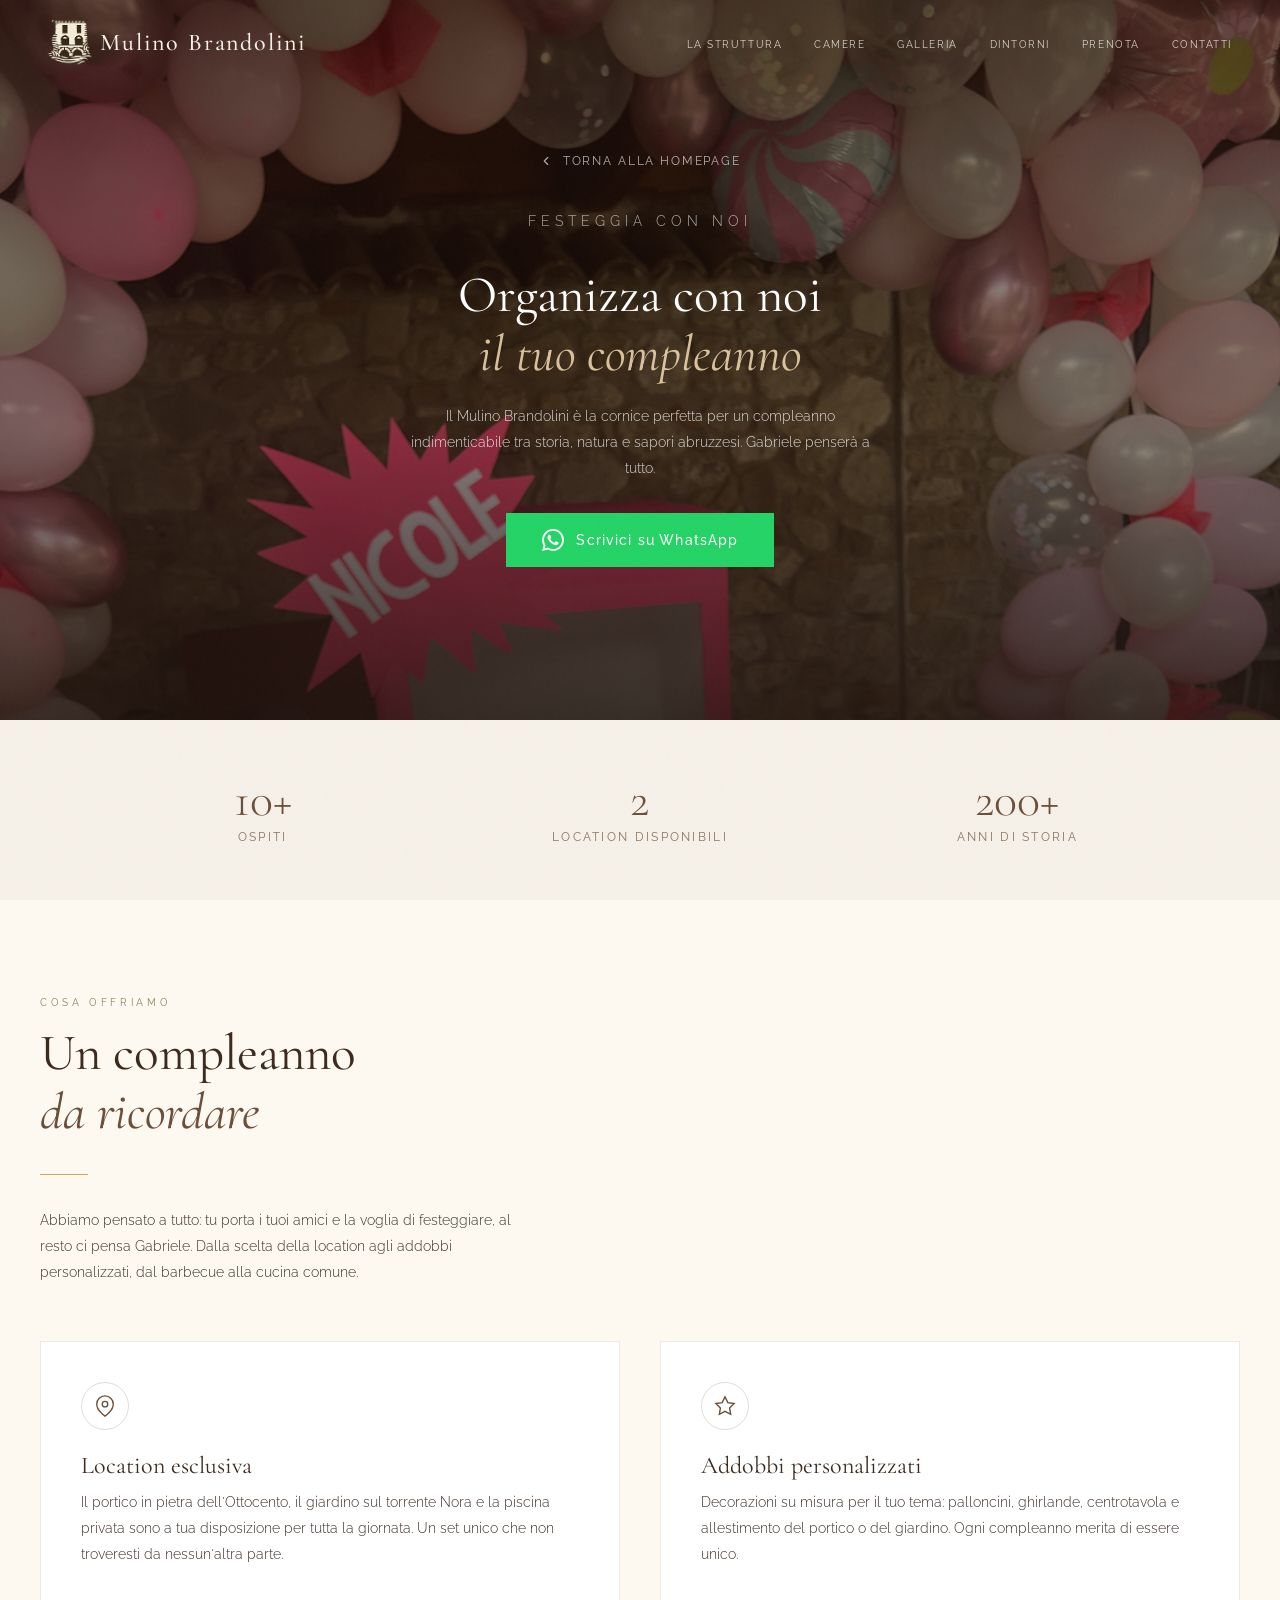
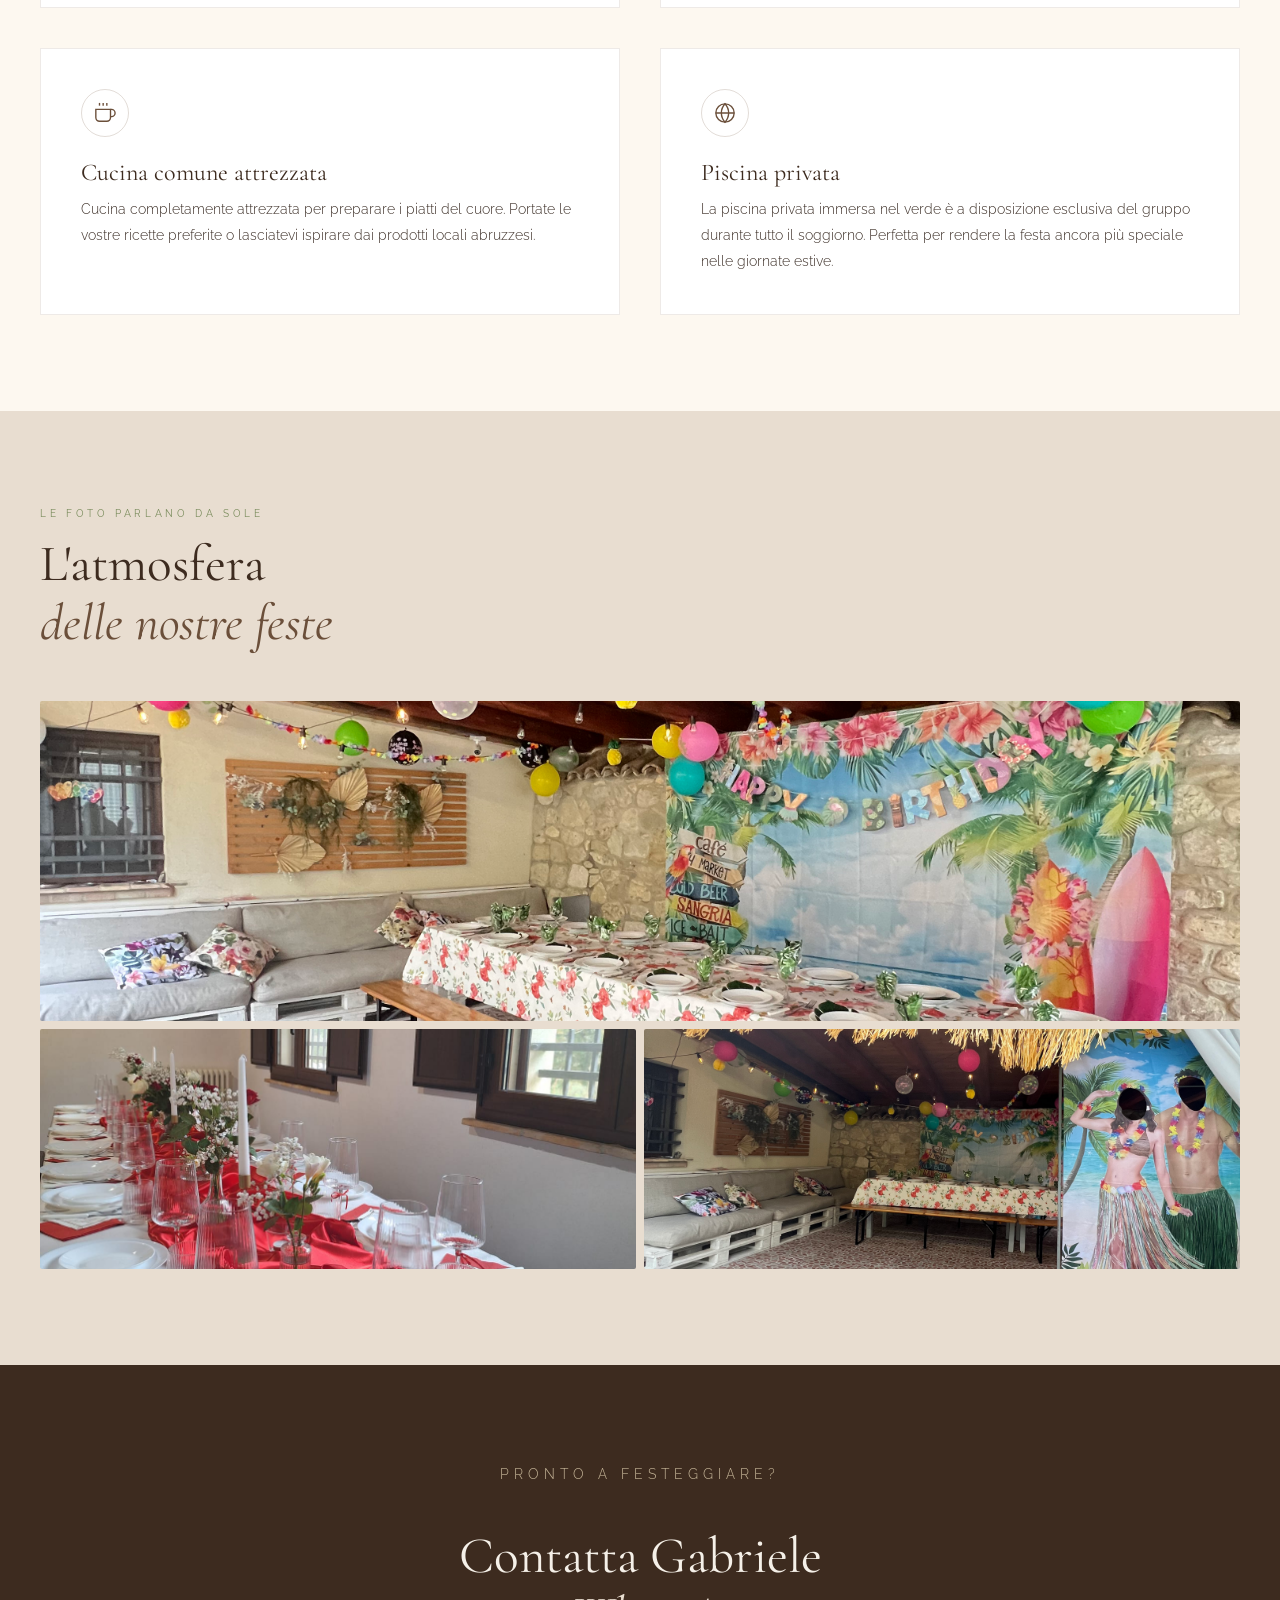
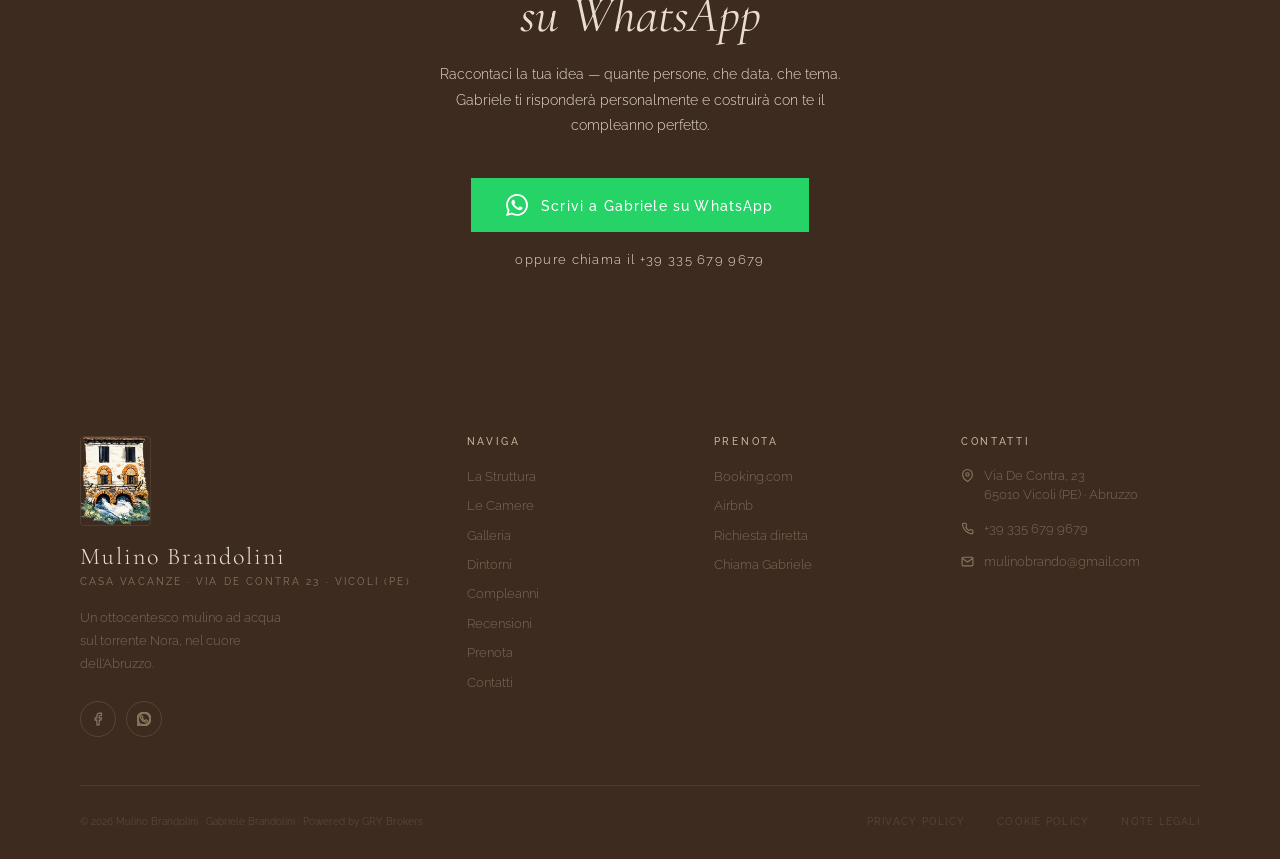
==== compleanno.html @ 9c5799c3 "fix post demo" ====
<!DOCTYPE html>
<html lang="it">
<head>
<meta charset="UTF-8">
<meta name="viewport" content="width=device-width, initial-scale=1.0">
<title>Organizza il tuo Compleanno — Casa Vacanze Mulino Brandolini</title>
<link rel="preconnect" href="https://fonts.googleapis.com">
<link rel="preconnect" href="https://fonts.gstatic.com" crossorigin>
<link href="https://fonts.googleapis.com/css2?family=Cormorant+Garamond:ital,wght@0,300;0,400;0,500;0,600;1,300;1,400&family=Raleway:wght@300;400;500&display=swap" rel="stylesheet">
<link rel="stylesheet" href="style.css">
<link rel="icon" href="imgs/favicon.ico" type="image/x-icon">
<style>
/* ── HERO COMPLEANNO ── */
.compl-hero{position:relative;min-height:80vh;display:flex;align-items:center;justify-content:center;overflow:hidden;background:var(--earth-dark)}
.compl-hero-img{position:absolute;inset:0;width:100%;height:100%;object-fit:cover;object-position:center top}
.compl-hero-mask{position:absolute;inset:0;background:linear-gradient(to bottom,rgba(30,18,12,.65) 0%,rgba(30,18,12,.5) 60%,rgba(30,18,12,.85) 100%)}
.compl-hero-content{position:relative;z-index:1;text-align:center;padding:2rem var(--section-px);max-width:700px}
.compl-hero-content .section-label{color:rgba(255,255,255,.65)}
.compl-hero-content .section-title{color:#fff;margin-bottom:1.2rem}
.compl-hero-content .section-title em{color:rgba(245,220,180,.85)}
.compl-hero-content p{color:rgba(255,255,255,.82);font-size:var(--text-body);font-weight:300;line-height:var(--leading-relaxed);max-width:52ch;margin:0 auto 2rem}
.compl-back{display:inline-flex;align-items:center;gap:.6rem;font-size:var(--text-xs);letter-spacing:.16em;text-transform:uppercase;color:rgba(255,255,255,.65);text-decoration:none;margin-bottom:2.5rem;transition:color var(--t-base)}
.compl-back:hover{color:#fff}
.compl-back svg{width:14px;height:14px;stroke:currentColor;fill:none;stroke-width:2;stroke-linecap:round;stroke-linejoin:round}

/* ── SERVIZI COMPLEANNO ── */
.compl-services-section{background:var(--cream-warm);padding:var(--section-py) var(--section-px)}
.compl-services-inner{max-width:var(--inner-lg);margin:0 auto}
.compl-services-grid{display:grid;grid-template-columns:1fr 1fr;gap:2.5rem;margin-top:3.5rem}
.compl-service-card{padding:2.5rem;background:white;border:1px solid rgba(140,118,96,.15);transition:box-shadow var(--t-base),transform var(--t-base)}
.compl-service-card:hover{box-shadow:0 8px 32px rgba(61,43,31,.08);transform:translateY(-3px)}
.compl-service-card-icon{width:48px;height:48px;border:1px solid rgba(140,118,96,.25);border-radius:var(--radius-full);display:flex;align-items:center;justify-content:center;margin-bottom:1.3rem}
.compl-service-card-icon svg{width:22px;height:22px;stroke:var(--earth);fill:none;stroke-width:1.5}
.compl-service-card h3{font-family:var(--font-display);font-size:1.5rem;color:var(--earth-dark);margin-bottom:.6rem;font-weight:400}
.compl-service-card p{font-size:var(--text-body);color:var(--ink-soft);font-weight:300;line-height:var(--leading-relaxed)}
@media(max-width:700px){.compl-services-grid{grid-template-columns:1fr}}

/* ── FOTO GALLERY ── */
.compl-gallery-section{background:var(--stone-light);padding:var(--section-py) var(--section-px)}
.compl-gallery-inner{max-width:var(--inner-lg);margin:0 auto}
.compl-gallery-grid{display:grid;grid-template-columns:1fr 1fr;grid-template-rows:320px 240px;gap:8px;margin-top:3rem}
.compl-gallery-item{overflow:hidden;border-radius:var(--radius-img)}
.compl-gallery-item img{width:100%;height:100%;object-fit:cover;display:block;transition:transform var(--t-image) ease}
.compl-gallery-item:hover img{transform:scale(1.05)}
.compl-gallery-item--wide{grid-column:1/-1}
@media(max-width:600px){.compl-gallery-grid{grid-template-columns:1fr;grid-template-rows:none;gap:6px}.compl-gallery-item{height:220px}.compl-gallery-item--wide{height:250px}}

/* ── CTA WHATSAPP ── */
.compl-cta-section{background:var(--earth-dark);padding:var(--section-py) var(--section-px);text-align:center}
.compl-cta-inner{max-width:var(--inner-sm);margin:0 auto}
.compl-cta-inner .section-label{color:var(--stone)}
.compl-cta-inner .section-title{color:var(--cream);margin-bottom:1rem}
.compl-cta-inner .section-title em{color:var(--stone-light)}
.compl-cta-inner p{color:var(--stone-light);font-size:var(--text-body);font-weight:300;line-height:var(--leading-relaxed);max-width:48ch;margin:0 auto 2.5rem}
.btn-whatsapp-large{display:inline-flex;align-items:center;gap:.8rem;background:var(--brand-whatsapp);color:#fff;font-family:var(--font-body);font-size:var(--text-body);font-weight:500;letter-spacing:.08em;padding:1rem 2.2rem;text-decoration:none;transition:background var(--t-base),transform var(--t-fast)}
.btn-whatsapp-large:hover{background:var(--brand-whatsapp-dark);transform:translateY(-2px)}
.btn-whatsapp-large svg{width:22px;height:22px;flex-shrink:0}
.btn-contact-secondary{display:inline-flex;align-items:center;gap:.6rem;color:var(--stone-light);font-size:var(--text-sm);font-weight:300;letter-spacing:.1em;text-decoration:none;margin-top:1.2rem;transition:color var(--t-base)}
.btn-contact-secondary:hover{color:var(--cream)}

/* ── INFO STRIP ── */
.compl-info-strip{background:var(--cream);padding:3.5rem var(--section-px)}
.compl-info-strip-inner{max-width:var(--inner-md);margin:0 auto;display:grid;grid-template-columns:repeat(3,1fr);gap:2rem;text-align:center}
.compl-info-item{}
.compl-info-num{font-family:var(--font-display);font-size:3rem;color:var(--earth);font-weight:300;display:block;line-height:1}
.compl-info-label{font-size:var(--text-xs);letter-spacing:.2em;text-transform:uppercase;color:var(--stone-dark);margin-top:.4rem;display:block}
@media(max-width:600px){.compl-info-strip-inner{grid-template-columns:1fr;gap:1.5rem}}
</style>
</head>
<body>

<!-- NAV -->
<nav id="nav" class="scrolled">
  <a href="index.html" class="nav-logo" aria-label="Casa Vacanze Mulino Brandolini — homepage">
    <img src="imgs/logo_dark.png" alt="Mulino Brandolini" class="nav-logo-img nav-logo-default">
    <img src="imgs/logo_light.png" alt="Mulino Brandolini" class="nav-logo-img nav-logo-scrolled">
    <span>Mulino Brandolini</span>
  </a>
  <ul class="nav-links" id="navLinks">
    <li><a href="index.html#storia">La Struttura</a></li>
    <li><a href="index.html#camere">Camere</a></li>
    <li><a href="index.html#gallery">Galleria</a></li>
    <li><a href="index.html#dintorni">Dintorni</a></li>
    <li><a href="index.html#prenota">Prenota</a></li>
    <li><a href="index.html#contatti">Contatti</a></li>
  </ul>
  <button class="burger" id="burger" aria-label="Menu">
    <span></span>
    <span></span>
    <span></span>
  </button>
</nav>

<!-- HERO -->
<div class="compl-hero">
  <img class="compl-hero-img" src="imgs/party_4.jpg" alt="Festa di compleanno al Mulino Brandolini con addobbi e ospiti in festa" loading="eager">
  <div class="compl-hero-mask"></div>
  <div class="compl-hero-content">
    <a href="index.html#eventi" class="compl-back">
      <svg viewBox="0 0 24 24"><polyline points="15 18 9 12 15 6"/></svg>
      Torna alla homepage
    </a>
    <p class="section-label">Festeggia con noi</p>
    <h1 class="section-title">Organizza con noi<br><em>il tuo compleanno</em></h1>
    <p>Il Mulino Brandolini è la cornice perfetta per un compleanno indimenticabile tra storia, natura e sapori abruzzesi. Gabriele penserà a tutto.</p>
    <a href="https://wa.me/393356799679" target="_blank" rel="noopener" class="btn-whatsapp-large">
      <svg viewBox="0 0 24 24" fill="white"><path d="M17.472 14.382c-.297-.149-1.758-.867-2.03-.967-.273-.099-.471-.148-.67.15-.197.297-.767.966-.94 1.164-.173.199-.347.223-.644.075-.297-.15-1.255-.463-2.39-1.475-.883-.788-1.48-1.761-1.653-2.059-.173-.297-.018-.458.13-.606.134-.133.298-.347.446-.52.149-.174.198-.298.298-.497.099-.198.05-.371-.025-.52-.075-.149-.669-1.612-.916-2.207-.242-.579-.487-.5-.669-.51-.173-.008-.371-.01-.57-.01-.198 0-.52.074-.792.372-.272.297-1.04 1.016-1.04 2.479 0 1.462 1.065 2.875 1.213 3.074.149.198 2.096 3.2 5.077 4.487.709.306 1.262.489 1.694.625.712.227 1.36.195 1.871.118.571-.085 1.758-.719 2.006-1.413.248-.694.248-1.289.173-1.413-.074-.124-.272-.198-.57-.347m-5.421 7.403h-.004a9.87 9.87 0 01-5.031-1.378l-.361-.214-3.741.982.998-3.648-.235-.374a9.86 9.86 0 01-1.51-5.26c.001-5.45 4.436-9.884 9.888-9.884 2.64 0 5.122 1.03 6.988 2.898a9.825 9.825 0 012.893 6.994c-.003 5.45-4.437 9.884-9.885 9.884m8.413-18.297A11.815 11.815 0 0012.05 0C5.495 0 .16 5.335.157 11.892c0 2.096.547 4.142 1.588 5.945L.057 24l6.305-1.654a11.882 11.882 0 005.683 1.448h.005c6.554 0 11.89-5.335 11.893-11.893a11.821 11.821 0 00-3.48-8.413Z"/></svg>
      Scrivici su WhatsApp
    </a>
  </div>
</div>

<!-- INFO STRIP -->
<div class="compl-info-strip">
  <div class="compl-info-strip-inner">
    <div class="compl-info-item fade-in">
      <span class="compl-info-num">10+</span>
      <span class="compl-info-label">ospiti</span>
    </div>
    <div class="compl-info-item fade-in fd1">
      <span class="compl-info-num">2</span>
      <span class="compl-info-label">location disponibili</span>
    </div>
    <div class="compl-info-item fade-in fd2">
      <span class="compl-info-num">200+</span>
      <span class="compl-info-label">anni di storia</span>
    </div>
  </div>
</div>

<!-- SERVIZI -->
<section class="compl-services-section">
  <div class="compl-services-inner">
    <div style="max-width:640px">
      <p class="section-label fade-in">Cosa offriamo</p>
      <h2 class="section-title fade-in fd1">Un compleanno<br><em>da ricordare</em></h2>
      <div class="divider fade-in fd2"></div>
      <p class="section-body fade-in fd2">Abbiamo pensato a tutto: tu porta i tuoi amici e la voglia di festeggiare, al resto ci pensa Gabriele. Dalla scelta della location agli addobbi personalizzati, dal barbecue alla cucina comune.</p>
    </div>
    <div class="compl-services-grid">
      <div class="compl-service-card fade-in">
        <div class="compl-service-card-icon">
          <svg viewBox="0 0 24 24"><path d="M21 10c0 7-9 13-9 13s-9-6-9-13a9 9 0 0 1 18 0z"/><circle cx="12" cy="10" r="3"/></svg>
        </div>
        <h3>Location esclusiva</h3>
        <p>Il portico in pietra dell'Ottocento, il giardino sul torrente Nora e la piscina privata sono a tua disposizione per tutta la giornata. Un set unico che non troveresti da nessun'altra parte.</p>
      </div>
      <div class="compl-service-card fade-in fd1">
        <div class="compl-service-card-icon">
          <svg viewBox="0 0 24 24"><polygon points="12 2 15.09 8.26 22 9.27 17 14.14 18.18 21.02 12 17.77 5.82 21.02 7 14.14 2 9.27 8.91 8.26 12 2"/></svg>
        </div>
        <h3>Addobbi personalizzati</h3>
        <p>Decorazioni su misura per il tuo tema: palloncini, ghirlande, centrotavola e allestimento del portico o del giardino. Ogni compleanno merita di essere unico.</p>
      </div>
      <div class="compl-service-card fade-in fd1">
        <div class="compl-service-card-icon">
          <svg viewBox="0 0 24 24"><path d="M18 8h1a4 4 0 0 1 0 8h-1"/><path d="M2 8h16v9a4 4 0 0 1-4 4H6a4 4 0 0 1-4-4V8z"/><line x1="6" y1="1" x2="6" y2="4"/><line x1="10" y1="1" x2="10" y2="4"/><line x1="14" y1="1" x2="14" y2="4"/></svg>
        </div>
        <h3>Cucina comune attrezzata</h3>
        <p>Cucina completamente attrezzata per preparare i piatti del cuore. Portate le vostre ricette preferite o lasciatevi ispirare dai prodotti locali abruzzesi.</p>
      </div>
      <div class="compl-service-card fade-in">
        <div class="compl-service-card-icon">
          <svg viewBox="0 0 24 24"><circle cx="12" cy="12" r="10"/><path d="M2 12h20M12 2a15.3 15.3 0 0 1 4 10 15.3 15.3 0 0 1-4 10 15.3 15.3 0 0 1-4-10 15.3 15.3 0 0 1 4-10z"/></svg>
        </div>
        <h3>Piscina privata</h3>
        <p>La piscina privata immersa nel verde è a disposizione esclusiva del gruppo durante tutto il soggiorno. Perfetta per rendere la festa ancora più speciale nelle giornate estive.</p>
      </div>
    </div>
  </div>
</section>

<!-- GALLERY FOTO -->
<section class="compl-gallery-section">
  <div class="compl-gallery-inner">
    <p class="section-label fade-in">Le foto parlano da sole</p>
    <h2 class="section-title fade-in fd1">L'atmosfera<br><em>delle nostre feste</em></h2>
    <div class="compl-gallery-grid">
      <div class="compl-gallery-item compl-gallery-item--wide fade-in">
        <img src="imgs/party_1.jpg" alt="Festa di compleanno nel portico del Mulino Brandolini con addobbi colorati" loading="lazy">
      </div>
      <div class="compl-gallery-item fade-in fd1">
        <img src="imgs/party_2.jpeg" alt="Tavola imbandita per compleanno con decorazioni nel giardino del mulino" loading="lazy">
      </div>
      <div class="compl-gallery-item fade-in fd2">
        <img src="imgs/party_3.jpg" alt="Ospiti in festa nel portico in pietra del Mulino Brandolini" loading="lazy">
      </div>
    </div>
  </div>
</section>

<!-- CTA WHATSAPP -->
<div class="compl-cta-section">
  <div class="compl-cta-inner">
    <p class="section-label">Pronto a festeggiare?</p>
    <h2 class="section-title">Contatta Gabriele<br><em>su WhatsApp</em></h2>
    <p>Raccontaci la tua idea — quante persone, che data, che tema. Gabriele ti risponderà personalmente e costruirà con te il compleanno perfetto.</p>
    <a href="https://wa.me/393356799679?text=Ciao%20Gabriele!%20Vorrei%20organizzare%20un%20compleanno%20al%20Mulino%20Brandolini.%20Puoi%20darmi%20pi%C3%B9%20informazioni%3F" target="_blank" rel="noopener" class="btn-whatsapp-large">
      <svg viewBox="0 0 24 24" fill="white"><path d="M17.472 14.382c-.297-.149-1.758-.867-2.03-.967-.273-.099-.471-.148-.67.15-.197.297-.767.966-.94 1.164-.173.199-.347.223-.644.075-.297-.15-1.255-.463-2.39-1.475-.883-.788-1.48-1.761-1.653-2.059-.173-.297-.018-.458.13-.606.134-.133.298-.347.446-.52.149-.174.198-.298.298-.497.099-.198.05-.371-.025-.52-.075-.149-.669-1.612-.916-2.207-.242-.579-.487-.5-.669-.51-.173-.008-.371-.01-.57-.01-.198 0-.52.074-.792.372-.272.297-1.04 1.016-1.04 2.479 0 1.462 1.065 2.875 1.213 3.074.149.198 2.096 3.2 5.077 4.487.709.306 1.262.489 1.694.625.712.227 1.36.195 1.871.118.571-.085 1.758-.719 2.006-1.413.248-.694.248-1.289.173-1.413-.074-.124-.272-.198-.57-.347m-5.421 7.403h-.004a9.87 9.87 0 01-5.031-1.378l-.361-.214-3.741.982.998-3.648-.235-.374a9.86 9.86 0 01-1.51-5.26c.001-5.45 4.436-9.884 9.888-9.884 2.64 0 5.122 1.03 6.988 2.898a9.825 9.825 0 012.893 6.994c-.003 5.45-4.437 9.884-9.885 9.884m8.413-18.297A11.815 11.815 0 0012.05 0C5.495 0 .16 5.335.157 11.892c0 2.096.547 4.142 1.588 5.945L.057 24l6.305-1.654a11.882 11.882 0 005.683 1.448h.005c6.554 0 11.89-5.335 11.893-11.893a11.821 11.821 0 00-3.48-8.413Z"/></svg>
      Scrivi a Gabriele su WhatsApp
    </a>
    <br>
    <a href="tel:+393356799679" class="btn-contact-secondary">oppure chiama il +39 335 679 9679</a>
  </div>
</div>

<!-- FOOTER -->
<footer>
  <div class="footer-top">
    <div>
      <img src="imgs/logo_original.png" alt="Mulino Brandolini" class="footer-logo">
      <span class="footer-brand">Mulino Brandolini</span>
      <p class="footer-tagline">Casa Vacanze · Via De Contra 23 · Vicoli (PE)</p>
      <p class="footer-desc">Un ottocentesco mulino ad acqua sul torrente Nora, nel cuore dell'Abruzzo.</p>
      <div class="footer-social">
        <a href="https://www.facebook.com/mulinobrandolini/" target="_blank" rel="noopener" aria-label="Facebook">
          <svg viewBox="0 0 24 24"><path d="M18 2h-3a5 5 0 0 0-5 5v3H7v4h3v8h4v-8h3l1-4h-4V7a1 1 0 0 1 1-1h3z"/></svg>
        </a>
        <a href="https://wa.me/393356799679" target="_blank" rel="noopener" aria-label="WhatsApp">
          <svg viewBox="0 0 24 24"><path d="M17.472 14.382c-.297-.149-1.758-.867-2.03-.967-.273-.099-.471-.148-.67.15-.197.297-.767.966-.94 1.164-.173.199-.347.223-.644.075-.297-.15-1.255-.463-2.39-1.475-.883-.788-1.48-1.761-1.653-2.059-.173-.297-.018-.458.13-.606.134-.133.298-.347.446-.52.149-.174.198-.298.298-.497.099-.198.05-.371-.025-.52-.075-.149-.669-1.612-.916-2.207-.242-.579-.487-.5-.669-.51-.173-.008-.371-.01-.57-.01-.198 0-.52.074-.792.372-.272.297-1.04 1.016-1.04 2.479 0 1.462 1.065 2.875 1.213 3.074.149.198 2.096 3.2 5.077 4.487.709.306 1.262.489 1.694.625.712.227 1.36.195 1.871.118.571-.085 1.758-.719 2.006-1.413.248-.694.248-1.289.173-1.413-.074-.124-.272-.198-.57-.347m-5.421 7.403h-.004a9.87 9.87 0 01-5.031-1.378l-.361-.214-3.741.982.998-3.648-.235-.374a9.86 9.86 0 01-1.51-5.26c.001-5.45 4.436-9.884 9.888-9.884 2.64 0 5.122 1.03 6.988 2.898a9.825 9.825 0 012.893 6.994c-.003 5.45-4.437 9.884-9.885 9.884m8.413-18.297A11.815 11.815 0 0012.05 0C5.495 0 .16 5.335.157 11.892c0 2.096.547 4.142 1.588 5.945L.057 24l6.305-1.654a11.882 11.882 0 005.683 1.448h.005c6.554 0 11.89-5.335 11.893-11.893a11.821 11.821 0 00-3.48-8.413Z"/></svg>
        </a>
      </div>
    </div>
    <div>
      <p class="footer-col-title">Naviga</p>
      <ul class="footer-col-links">
        <li><a href="index.html#storia">La Struttura</a></li>
        <li><a href="index.html#camere">Le Camere</a></li>
        <li><a href="index.html#gallery">Galleria</a></li>
        <li><a href="index.html#dintorni">Dintorni</a></li>
        <li><a href="index.html#eventi">Compleanni</a></li>
        <li><a href="index.html#recensioni">Recensioni</a></li>
        <li><a href="index.html#prenota">Prenota</a></li>
        <li><a href="index.html#contatti">Contatti</a></li>
      </ul>
    </div>
    <div>
      <p class="footer-col-title">Prenota</p>
      <ul class="footer-col-links">
        <li><a href="https://www.booking.com/hotel/it/mulino-brandolini.it.html" target="_blank">Booking.com</a></li>
        <li><a href="https://www.airbnb.com/rooms/1452277073727745973" target="_blank" rel="noopener">Airbnb</a></li>
        <li><a href="index.html#contatti">Richiesta diretta</a></li>
        <li><a href="tel:+393356799679">Chiama Gabriele</a></li>
      </ul>
    </div>
    <div>
      <p class="footer-col-title">Contatti</p>
      <div class="footer-contact-item">
        <svg viewBox="0 0 24 24"><path d="M21 10c0 7-9 13-9 13s-9-6-9-13a9 9 0 0 1 18 0z"/><circle cx="12" cy="10" r="3"/></svg>
        <span>Via De Contra, 23<br>65010 Vicoli (PE) · Abruzzo</span>
      </div>
      <div class="footer-contact-item">
        <svg viewBox="0 0 24 24"><path d="M22 16.92v3a2 2 0 0 1-2.18 2A19.79 19.79 0 0 1 11.81 19a19.5 19.5 0 0 1-6-6 19.79 19.79 0 0 1-3.07-8.67A2 2 0 0 1 4.6 2.29h3a2 2 0 0 1 2 1.72 12.84 12.84 0 0 0 .7 2.81 2 2 0 0 1-.45 2.11L8.91 9.91a16 16 0 0 0 6 6l1.27-1.27a2 2 0 0 1 2.11-.45 12.84 12.84 0 0 0 2.81.7A2 2 0 0 1 22 16.92z"/></svg>
        <span><a href="tel:+393356799679">+39 335 679 9679</a></span>
      </div>
      <div class="footer-contact-item">
        <svg viewBox="0 0 24 24"><path d="M4 4h16c1.1 0 2 .9 2 2v12c0 1.1-.9 2-2 2H4c-1.1 0-2-.9-2-2V6c0-1.1.9-2 2-2z"/><polyline points="22,6 12,13 2,6"/></svg>
        <span><a href="mailto:mulinobrando@gmail.com">mulinobrando@gmail.com</a></span>
      </div>
    </div>
  </div>
  <div class="footer-bottom">
    <p class="footer-copy">© 2026 Mulino Brandolini · Gabriele Brandolini · Powered by GRY Brokers</p>
    <div class="footer-bottom-links">
      <a href="privacy-policy.html">Privacy Policy</a>
      <a href="cookie-policy.html">Cookie Policy</a>
      <a href="note-legali.html">Note Legali</a>
    </div>
  </div>
</footer>

<script>
// Nav scroll
const nav = document.getElementById('nav');
window.addEventListener('scroll', () => nav.classList.toggle('scrolled', window.scrollY > 60));
// Burger
const burger = document.getElementById('burger');
const navLinks = document.getElementById('navLinks');
burger.addEventListener('click', () => { navLinks.classList.toggle('open'); burger.classList.toggle('open'); });
document.querySelectorAll('.nav-links a').forEach(a => a.addEventListener('click', () => { navLinks.classList.remove('open'); burger.classList.remove('open'); }));
// Fade-in
const obs = new IntersectionObserver(entries => {
  entries.forEach(e => { if (e.isIntersecting) e.target.classList.add('visible'); });
}, { threshold: 0.08 });
document.querySelectorAll('.fade-in').forEach(el => obs.observe(el));
</script>
</body>
</html>
---- style.css ----
/* ═══════════════════════════════════════════════════════════
   MULINO BRANDOLINI — BRAND DESIGN TOKENS
   ═══════════════════════════════════════════════════════════

   PALETTE          → --stone / --earth / --cream / --olive / --ink / --gold
   TYPOGRAPHY       → --font-* / --text-* / --weight-* / --tracking-* / --leading-*
   SPACING          → --section-py / --section-px / --inner-*
   RADIUS           → --radius-*
   TRANSITIONS      → --t-*
   PLATFORM COLORS  → --brand-*

   ═══════════════════════════════════════════════════════════ */
:root {

  /* ── PALETTE ─────────────────────────────────────────── */
  --stone:       #c8b89a;
  --stone-light: #e8ddd0;
  --stone-dark:  #8c7660;

  --earth:       #6b4f3a;
  --earth-dark:  #3d2b1f;

  --cream:       #f5f0e8;
  --cream-warm:  #fdf8f0;

  --olive:       #7a8c5c;
  --olive-dark:  #4a5c30;

  --ink:         #1a1410;
  --ink-soft:    #3d3028;

  --rust:        #b85c38;
  --gold:        #c9a84c;

  /* ── THIRD-PARTY BRAND COLORS ────────────────────────── */
  --brand-booking:        #003580;
  --brand-booking-dark:   #002264;
  --brand-booking-accent: #FEBB02;
  --brand-airbnb:         #FF5A5F;
  --brand-airbnb-dark:    #e04e53;
  --brand-whatsapp:       #25D366;
  --brand-whatsapp-dark:  #1db954;

  /* ── TYPOGRAPHY · FAMILIES ───────────────────────────── */
  --font-display: 'Cormorant Garamond', serif;
  --font-body:    'Raleway', sans-serif;

  /* ── TYPOGRAPHY · SCALE ──────────────────────────────── */
  --text-hero:    clamp(3.5rem, 8vw, 6.5rem);  /* titolo hero         */
  --text-section: clamp(2.2rem, 4vw, 3.5rem);  /* titoli sezione      */
  --text-quote:   clamp(1.1rem, 2.5vw, 1.5rem);/* citazioni           */
  --text-xl:      1.5rem;                       /* logo, form title    */
  --text-lg:      1.2rem;                       /* card title, nav logo*/
  --text-md:      1.05rem;                      /* review, owner quote */
  --text-body:    .9rem;                        /* corpo testo         */
  --text-sm:      .82rem;                       /* dettagli, link      */
  --text-xs:      .72rem;                       /* bottoni, label form */
  --text-label:   .65rem;                       /* eyebrow, meta, cite */
  --text-micro:   .6rem;                        /* caption, footnote   */

  /* ── TYPOGRAPHY · WEIGHT ─────────────────────────────── */
  --weight-light:   300;
  --weight-regular: 400;
  --weight-medium:  500;

  /* ── TYPOGRAPHY · TRACKING (letter-spacing) ─────────── */
  --tracking-widest: .35em;  /* section-label, eyebrow  */
  --tracking-wider:  .25em;  /* citazioni, footer tag   */
  --tracking-wide:   .2em;   /* bottoni, uppercase ui   */
  --tracking-normal: .15em;  /* subtitle hero           */
  --tracking-tight:  .1em;   /* testo minore            */
  --tracking-snug:   .08em;  /* logo, micro elementi    */

  /* ── TYPOGRAPHY · LEADING (line-height) ─────────────── */
  --leading-tight:   1.05;   /* display, hero           */
  --leading-snug:    1.15;   /* heading                 */
  --leading-normal:  1.65;   /* serif, card text        */
  --leading-relaxed: 1.8;    /* corpo testo             */
  --leading-loose:   2;      /* prosa lunga             */

  /* ── SPACING ─────────────────────────────────────────── */
  --section-py:   6rem;      /* padding verticale std   */
  --section-px:   2rem;      /* padding laterale std    */
  --inner-xl:  1300px;       /* gallery                 */
  --inner-lg:  1200px;       /* about, storia           */
  --inner-md:  1100px;       /* features, reviews, cont.*/
  --inner-sm:   760px;       /* booking                 */

  /* ── RADIUS ──────────────────────────────────────────── */
  --radius-img:  2px;        /* immagini, card foto     */
  --radius-sm:   4px;        /* small elements          */
  --radius-full: 50%;        /* avatar, badge           */

  /* ── TRANSITIONS ─────────────────────────────────────── */
  --t-fast:  .2s;
  --t-base:  .3s;
  --t-slow:  .4s;
  --t-image: .7s;
}

/* ─────────────────────────────────────────────────────────
   RESET & BASE
───────────────────────────────────────────────────────── */
*{margin:0;padding:0;box-sizing:border-box}
html{scroll-behavior:smooth}
body{font-family:var(--font-body);background:var(--cream-warm);color:var(--ink);overflow-x:hidden}
body::before{content:'';position:fixed;inset:0;background-image:url("data:image/svg+xml,%3Csvg viewBox='0 0 256 256' xmlns='http://www.w3.org/2000/svg'%3E%3Cfilter id='n'%3E%3CfeTurbulence type='fractalNoise' baseFrequency='0.9' numOctaves='4' stitchTiles='stitch'/%3E%3C/filter%3E%3Crect width='100%25' height='100%25' filter='url(%23n)' opacity='0.04'/%3E%3C/svg%3E");pointer-events:none;z-index:9999;opacity:.4}

/* ── NAV ── */
nav{position:fixed;top:0;left:0;right:0;z-index:100;padding:1.2rem 3rem;display:flex;justify-content:space-between;align-items:center;transition:background var(--t-slow),padding var(--t-slow)}
nav.scrolled{background:rgba(245,240,232,.96);padding:.8rem 3rem;backdrop-filter:blur(8px);border-bottom:1px solid rgba(200,184,154,.3)}
.nav-logo{font-family:var(--font-display);font-size:var(--text-xl);font-weight:var(--weight-medium);letter-spacing:var(--tracking-snug);color:var(--cream);text-decoration:none;transition:color var(--t-base)}
nav.scrolled .nav-logo{color:var(--earth-dark)}
.nav-logo{display:flex;align-items:center;text-decoration:none}
.nav-logo-img{height:46px;width:auto;display:block;margin-right:8px}
.nav-logo-scrolled{display:none}
nav.scrolled .nav-logo-default{display:none}
nav.scrolled .nav-logo-scrolled{display:block}
.nav-links{display:flex;gap:2rem;list-style:none}
.nav-links a{font-size:var(--text-micro);letter-spacing:.16em;text-transform:uppercase;color:rgba(245,240,232,.85);text-decoration:none;transition:color var(--t-base);font-weight:var(--weight-regular)}
nav.scrolled .nav-links a{color:var(--stone-dark)}
.nav-links a:hover{color:var(--gold)}

/* ── BURGER ── */
.burger{display:none;flex-direction:column;justify-content:center;gap:5px;cursor:pointer;background:none;border:none;padding:.5rem;z-index:101}
.burger span{display:block;width:22px;height:1.5px;background:var(--cream);transition:transform var(--t-base),opacity var(--t-base),background var(--t-base)}
nav.scrolled .burger span{background:var(--earth-dark)}
.burger.open span:nth-child(1){transform:translateY(6.5px) rotate(45deg)}
.burger.open span:nth-child(2){opacity:0}
.burger.open span:nth-child(3){transform:translateY(-6.5px) rotate(-45deg)}

/* ── HERO ── */
.hero{height:100vh;min-height:620px;position:relative;display:flex;align-items:center;justify-content:center;overflow:hidden}
.hero-img{position:absolute;inset:0;width:100%;height:100%;object-fit:cover;object-position:center}
.hero-overlay{position:absolute;inset:0;background:linear-gradient(to bottom,rgba(26,20,16,.46) 0%,rgba(26,20,16,.65) 100%)}
.hero-wheel{position:absolute;right:-60px;top:50%;transform:translateY(-50%);width:520px;height:520px;opacity:.07;animation:rotate 80s linear infinite}
@keyframes rotate{to{transform:translateY(-50%) rotate(360deg)}}
.hero-content{position:relative;text-align:center;color:var(--cream);padding:2rem;max-width:780px}
.hero-eyebrow{font-size:var(--text-label);letter-spacing:var(--tracking-widest);text-transform:uppercase;color:var(--stone);margin-bottom:1.5rem;opacity:0;animation:fadeUp .8s .3s forwards}
.hero-title{font-family:var(--font-display);font-size:var(--text-hero);font-weight:var(--weight-light);line-height:var(--leading-tight);letter-spacing:.02em;margin-bottom:.2rem;opacity:0;animation:fadeUp .9s .5s forwards;text-shadow:0 2px 20px rgba(26,20,16,.4)}
.hero-title em{font-style:italic;color:var(--stone-light);font-weight:var(--weight-light)}
.hero-subtitle{font-family:var(--font-display);font-size:var(--text-quote);font-weight:var(--weight-light);letter-spacing:var(--tracking-normal);color:var(--stone-light);margin-bottom:3rem;opacity:0;animation:fadeUp .9s .7s forwards}
.hero-ctas{display:flex;gap:1rem;justify-content:center;flex-wrap:wrap;opacity:0;animation:fadeUp .9s .9s forwards}
@keyframes fadeUp{from{opacity:0;transform:translateY(24px)}to{opacity:1;transform:translateY(0)}}
.btn-primary{display:inline-block;padding:.9rem 2.4rem;background:var(--earth);color:var(--cream);text-decoration:none;font-size:var(--text-xs);letter-spacing:var(--tracking-wide);text-transform:uppercase;transition:background var(--t-base),transform var(--t-fast);border:1px solid var(--earth)}
.btn-primary:hover{background:var(--earth-dark);transform:translateY(-2px)}
.btn-outline{display:inline-block;padding:.9rem 2.4rem;background:transparent;color:var(--cream);text-decoration:none;font-size:var(--text-xs);letter-spacing:var(--tracking-wide);text-transform:uppercase;border:1px solid rgba(245,240,232,.5);transition:border-color var(--t-base),transform var(--t-fast)}
.btn-outline:hover{border-color:var(--stone);transform:translateY(-2px)}
.scroll-hint{position:absolute;bottom:2rem;left:50%;transform:translateX(-50%);display:flex;flex-direction:column;align-items:center;gap:.5rem;color:var(--stone-light);font-size:var(--text-micro);letter-spacing:var(--tracking-wide);text-transform:uppercase;opacity:0;animation:fadeUp 1s 1.4s forwards}
.scroll-line{width:1px;height:40px;background:linear-gradient(to bottom,var(--stone),transparent);animation:sPulse 2s 2s infinite}
@keyframes sPulse{0%,100%{transform:scaleY(1);opacity:.6}50%{transform:scaleY(.5);opacity:1}}

/* ── SHARED ── */
section{padding:var(--section-py) var(--section-px)}
.section-label{font-size:var(--text-label);letter-spacing:var(--tracking-widest);text-transform:uppercase;color:var(--olive);margin-bottom:1rem}
.section-title{font-family:var(--font-display);font-size:var(--text-section);font-weight:var(--weight-regular);line-height:var(--leading-snug);color:var(--earth-dark);margin-bottom:1.5rem}
.section-title em{font-style:italic;color:var(--earth)}
.section-body{font-size:var(--text-body);line-height:var(--leading-relaxed);color:var(--ink-soft);font-weight:var(--weight-light);max-width:56ch}
.divider{width:48px;height:1px;background:var(--gold);margin:2rem 0}
.fade-in{opacity:0;transform:translateY(30px);transition:opacity var(--t-image) ease,transform var(--t-image) ease}
.fade-in.visible{opacity:1;transform:translateY(0)}
.fd1{transition-delay:.1s}.fd2{transition-delay:.22s}.fd3{transition-delay:.34s}

/* ── ABOUT ── */
.about-wrap{max-width:var(--inner-lg);margin:0 auto;display:grid;grid-template-columns:1fr 1fr;gap:5rem;align-items:center;padding:7rem 4rem}
.about-stack{position:relative;height:480px}
.about-main{position:absolute;top:0;left:0;width:78%;height:85%;overflow:hidden;border-radius:var(--radius-img)}
.about-main img{width:100%;height:100%;object-fit:cover;object-position:center}
.about-accent{position:absolute;bottom:0;right:0;width:50%;height:50%;overflow:hidden;border-radius:var(--radius-img);border:6px solid var(--cream-warm)}
.about-accent img{width:100%;height:100%;object-fit:cover;object-position:center top}
.about-badge{position:absolute;top:50%;left:60%;transform:translate(-50%,-50%);width:90px;height:90px;border-radius:var(--radius-full);background:var(--earth);display:flex;flex-direction:column;align-items:center;justify-content:center;z-index:10;border:3px solid var(--cream-warm)}
.about-badge span{font-family:var(--font-display);color:var(--cream);line-height:1.1;text-align:center}
.about-badge .yr{font-size:1.5rem;font-weight:var(--weight-medium)}
.about-badge .sc{font-size:var(--text-micro);letter-spacing:.12em;text-transform:uppercase;color:var(--stone-light)}

/* ── STORIA ── */
.storia-section{background:var(--earth-dark);padding:0;overflow:hidden;position:relative}
.storia-section::before{content:'';position:absolute;left:50%;top:0;bottom:0;width:0;border-left:1px dashed rgba(200,184,154,.28);transform:translateX(-50%)}
.storia-inner{max-width:var(--inner-lg);margin:0 auto;padding:7rem 4rem}
.storia-header{text-align:center;margin-bottom:2rem}
.storia-header .section-label{color:var(--stone)}
.storia-header .section-title{color:var(--cream);margin-bottom:0}
.storia-header .section-title em{color:var(--stone-light)}
.storia-quote{text-align:center;max-width:680px;margin:0 auto 2rem;padding:0 2rem;position:relative}
.storia-quote::before{content:'\201C';font-family:var(--font-display);font-size:8rem;color:rgba(200,184,154,.1);position:absolute;top:-2rem;left:50%;transform:translateX(-50%);line-height:1;pointer-events:none}
.storia-quote p{font-family:var(--font-display);font-size:var(--text-quote);font-style:italic;color:var(--stone-light);line-height:var(--leading-normal);font-weight:var(--weight-light);position:relative}
.storia-quote cite{display:block;margin-top:1.2rem;font-family:var(--font-body);font-size:var(--text-label);letter-spacing:var(--tracking-wider);text-transform:uppercase;color:var(--stone-dark);font-style:normal}
.storia-museo{display:grid;grid-template-columns:1fr 1fr;gap:12px;margin-bottom:2rem;max-width:720px;margin-left:auto;margin-right:auto}
.storia-museo-item{aspect-ratio:4/3;overflow:hidden;border:1px solid rgba(200,184,154,.15);clip-path:inset(0 0 100% 0);transition:clip-path .95s cubic-bezier(.4,0,.2,1)}
.storia-museo-item picture{display:block;width:100%;height:100%}
.storia-museo-item img{width:100%;height:100%;object-fit:cover;filter:sepia(.15);transition:transform .6s}
.storia-museo-item:hover img{transform:scale(1.04)}
.storia-timeline{display:grid;grid-template-columns:1fr 1fr;gap:0;position:relative}
.storia-node{padding:3rem 4rem;position:relative}
.storia-node:nth-child(odd){text-align:right;padding-right:5rem}
.storia-node:nth-child(even){text-align:left;padding-left:5rem}
.storia-node::after{content:'';position:absolute;top:3.5rem;width:10px;height:10px;border-radius:var(--radius-full);background:var(--gold);border:2px solid var(--earth-dark);box-shadow:0 0 0 4px rgba(201,168,76,.2)}
.storia-node:nth-child(odd)::after{right:-5px}
.storia-node:nth-child(even)::after{left:-5px}
.storia-node-year{font-family:var(--font-display);font-size:2.8rem;color:rgba(201,168,76,.38);font-weight:var(--weight-light);line-height:1;margin-bottom:.5rem;display:block}
.storia-node-title{font-family:var(--font-display);font-size:var(--text-lg);color:var(--stone-light);font-weight:var(--weight-regular);margin-bottom:.7rem}
.storia-node-text{font-size:var(--text-sm);line-height:var(--leading-relaxed);color:rgba(200,184,154,.78);font-weight:var(--weight-light)}
.storia-prose{display:grid;grid-template-columns:1fr 1fr;gap:4rem;margin-top:5rem;padding-top:5rem;border-top:1px solid rgba(200,184,154,.1);align-items:start}
.storia-prose-text{font-size:var(--text-sm);line-height:var(--leading-loose);color:rgba(200,184,154,.8);font-weight:var(--weight-light)}
.storia-prose-text p+p{margin-top:1.2rem}
.storia-prose-text strong{color:var(--stone);font-weight:var(--weight-regular)}
.storia-facts{display:grid;grid-template-columns:1fr 1fr;gap:1px;background:rgba(200,184,154,.1);border:1px solid rgba(200,184,154,.1)}
.storia-fact{background:rgba(255,255,255,.02);padding:1.6rem 1.4rem;text-align:center;transition:background var(--t-base)}
.storia-fact:hover{background:rgba(255,255,255,.05)}
.storia-fact-num{font-family:var(--font-display);font-size:2.4rem;color:var(--gold);font-weight:var(--weight-light);line-height:1;display:block;margin-bottom:.3rem}
.storia-fact-label{font-size:var(--text-label);letter-spacing:.18em;text-transform:uppercase;color:var(--stone-dark);font-weight:var(--weight-light)}
.storia-owner{grid-column:1/-1;display:flex;align-items:center;gap:2rem;padding:2.5rem;border:1px solid rgba(200,184,154,.12);margin-top:3rem;background:rgba(255,255,255,.02)}
.storia-owner-avatar{width:72px;height:72px;border-radius:var(--radius-full);overflow:hidden;background:linear-gradient(135deg,var(--earth),var(--stone-dark));display:flex;align-items:center;justify-content:center;flex-shrink:0;font-family:var(--font-display);font-size:1.6rem;color:var(--cream);font-weight:var(--weight-light);border:2px solid rgba(200,184,154,.2)}
.storia-owner-avatar img{width:140%;height:140%;object-fit:cover;object-position:center top;display:block}
.storia-owner-quote{font-family:var(--font-display);font-size:var(--text-md);font-style:italic;color:var(--stone-light);line-height:var(--leading-normal);font-weight:var(--weight-light);margin-bottom:.5rem}
.storia-owner-name{font-size:var(--text-label);letter-spacing:var(--tracking-wide);text-transform:uppercase;color:var(--stone-dark)}

/* ── STORIA · SCROLL ANIMATIONS ── */

/* Museum photo clip-path reveal */
.storia-museo-item.revealed{clip-path:inset(0 0 0% 0)}

/* Gold dot pulse on node entry */
.storia-node::after{transition:box-shadow .6s ease}
.storia-node.node-pulse::after{box-shadow:0 0 0 7px rgba(201,168,76,.3),0 0 28px rgba(201,168,76,.22)}

/* Quote word-by-word reveal */
.storia-quote-word{opacity:0;transform:translateY(10px);display:inline-block;transition:opacity .4s ease,transform .4s ease}
.storia-quote-word.visible{opacity:1;transform:translateY(0)}

/* Fact numbers count-up glow */
.storia-fact-num.counting{color:var(--gold)}

/* prefers-reduced-motion — disabilita tutte le animazioni storia */
@media(prefers-reduced-motion:reduce){
  .storia-museo-item{clip-path:none!important;transition:none!important}
  .storia-quote-word{opacity:1!important;transform:none!important;transition:none!important}
  .storia-node::after{transition:none!important}
}

/* ── FEATURES ── */
.features-section{background:linear-gradient(to bottom,var(--cream-warm),var(--stone-light));padding:var(--section-py) var(--section-px)}
.features-inner{max-width:var(--inner-md);margin:0 auto}
.features-header{text-align:center;margin-bottom:4rem}
.features-header .section-label{color:var(--olive)}
.features-header .section-title{color:var(--earth-dark);margin-bottom:0}
.features-grid{display:grid;grid-template-columns:repeat(3,1fr);gap:0;border:1px solid rgba(140,118,96,.2)}
.feature-item{padding:2.8rem 2rem;border-right:1px solid rgba(140,118,96,.2);text-align:center;transition:background var(--t-base);background:rgba(255,255,255,.5)}
.feature-item:nth-child(3n){border-right:none}
.feature-item:nth-child(n+4){border-top:1px solid rgba(140,118,96,.2)}
.feature-item:hover{background:white}
.feature-icon-wrap{width:52px;height:52px;border-radius:var(--radius-full);border:1px solid rgba(140,118,96,.25);display:flex;align-items:center;justify-content:center;margin:0 auto 1.3rem;transition:border-color var(--t-base),background var(--t-base)}
.feature-item:hover .feature-icon-wrap{border-color:var(--earth);background:rgba(107,79,58,.06)}
.feature-icon-wrap svg{width:22px;height:22px;stroke:var(--stone-dark);stroke-width:1.5;fill:none;transition:stroke var(--t-base)}
.feature-item:hover .feature-icon-wrap svg{stroke:var(--earth)}
.feature-title{font-family:var(--font-display);font-size:var(--text-lg);color:var(--earth-dark);margin-bottom:.6rem;font-weight:var(--weight-regular)}
.feature-desc{font-size:var(--text-sm);line-height:var(--leading-relaxed);color:var(--ink-soft);font-weight:var(--weight-light)}

/* ── NATURA ── */
.natura-section{position:relative;min-height:85vh;background:url('imgs/nature_1.webp') center 40% / cover no-repeat;display:flex;align-items:center;padding:var(--section-py) var(--section-px)}
.natura-section::before{content:'';position:absolute;inset:0;background:linear-gradient(105deg,rgba(10,20,10,.72) 0%,rgba(10,20,10,.45) 55%,rgba(10,20,10,.15) 100%);z-index:0}
.natura-inner{position:relative;z-index:1;max-width:600px;margin:0 auto 0 8%}
.natura-section .section-label{color:rgba(255,255,255,.65)}
.natura-section .section-title{color:#fff}
.natura-section .section-title em{color:rgba(255,255,255,.75)}
.natura-section .divider{background:rgba(255,255,255,.35)}
.natura-section .section-body{color:rgba(255,255,255,.82)}
.natura-tags{display:flex;flex-wrap:wrap;gap:.75rem;margin-top:2rem}
.natura-tag{font-size:var(--text-xs);letter-spacing:var(--tracking-wide);text-transform:uppercase;color:rgba(255,255,255,.9);border:1px solid rgba(255,255,255,.4);padding:.35em .9em;border-radius:50px;font-family:var(--font-body);backdrop-filter:blur(4px);background:rgba(255,255,255,.08)}

/* ── EVENTI ── */
.eventi-section{background:var(--cream);padding:var(--section-py) var(--section-px)}
.eventi-inner{max-width:var(--inner-lg);margin:0 auto;display:grid;grid-template-columns:1fr 1fr;gap:5rem;align-items:center}
.eventi-types{display:grid;grid-template-columns:1fr 1fr;gap:1rem;margin-top:2rem}
.eventi-type{display:flex;align-items:center;gap:.8rem;padding:.8rem 1rem;border:1px solid rgba(200,184,154,.35);background:rgba(245,240,232,.6)}
.eventi-type-icon{width:32px;height:32px;flex-shrink:0;display:flex;align-items:center;justify-content:center}
.eventi-type-icon svg{width:16px;height:16px;stroke:var(--earth);fill:none;stroke-width:1.8;stroke-linecap:round;stroke-linejoin:round}
.eventi-type span{font-size:var(--text-xs);letter-spacing:.08em;color:var(--ink-soft);font-weight:var(--weight-regular)}
.eventi-photos{position:relative;height:520px}
.eventi-photo-main{position:absolute;top:0;right:0;width:85%;height:75%;overflow:hidden;border-radius:var(--radius-img)}
.eventi-photo-main img{width:100%;height:100%;object-fit:cover;transition:transform var(--t-image) ease}
.eventi-photo-main:hover img{transform:scale(1.04)}
.eventi-photo-secondary{position:absolute;bottom:0;left:0;width:52%;height:48%;overflow:hidden;border-radius:var(--radius-img);border:5px solid var(--cream-warm)}
.eventi-photo-secondary img{width:100%;height:100%;object-fit:cover;transition:transform var(--t-image) ease}
.eventi-photo-secondary:hover img{transform:scale(1.04)}

/* ── GALLERY ── */
.gallery-section{background:var(--cream-warm);padding:var(--section-py) var(--section-px)}
.gallery-inner{max-width:var(--inner-xl);margin:0 auto}
.gallery-header{display:flex;justify-content:space-between;align-items:flex-end;margin-bottom:3rem}
.gallery-all-link{font-size:var(--text-xs);letter-spacing:.16em;text-transform:uppercase;color:var(--earth);text-decoration:none;border-bottom:1px solid var(--stone);padding-bottom:.2rem;transition:color var(--t-base),border-color var(--t-base)}
.gallery-all-link:hover{color:var(--earth-dark);border-color:var(--earth)}
.gallery-cta{text-align:center;margin-top:2.5rem}
.btn-outline-dark{display:inline-block;padding:.9rem 2.4rem;background:transparent;color:var(--earth-dark);text-decoration:none;font-size:var(--text-xs);letter-spacing:.16em;text-transform:uppercase;border:1px solid var(--earth);transition:background var(--t-base),color var(--t-base),transform var(--t-fast)}
.btn-outline-dark:hover{background:var(--earth);color:var(--cream);transform:translateY(-2px)}
.gallery-grid{display:grid;grid-template-columns:2.4fr 1fr 1.4fr;grid-template-rows:340px 260px 300px;gap:14px}
.gallery-item{overflow:hidden;cursor:pointer;position:relative}
.gallery-item::after{content:'';position:absolute;inset:0;background:rgba(61,43,31,0);transition:background var(--t-slow)}
.gallery-item:hover::after{background:rgba(61,43,31,.2)}
.gallery-item img,.gallery-item picture{width:100%;height:100%;display:block}
.gallery-item img{object-fit:cover;transition:transform var(--t-image) ease}
.gallery-item:hover img{transform:scale(1.05)}
.gallery-label{position:absolute;bottom:0;left:0;right:0;padding:.6rem .9rem;background:linear-gradient(to top,rgba(26,20,16,.65),transparent);color:rgba(245,240,232,.85);font-size:var(--text-micro);letter-spacing:.18em;text-transform:uppercase;font-weight:var(--weight-light);opacity:0;transition:opacity var(--t-base)}
.gallery-item:hover .gallery-label{opacity:1}
/* Gallery 6 items */
.gi1{grid-column:1;grid-row:1/3}
.gi2{grid-column:2;grid-row:1}
.gi3{grid-column:3;grid-row:1}
.gi4{grid-column:2/4;grid-row:2}
.gi5{grid-column:1;grid-row:3}
.gi6{grid-column:2/4;grid-row:3}

/* ── NEARBY ── */
.nearby-section{background:var(--stone-light);padding:var(--section-py) var(--section-px)}
.nearby-inner{max-width:var(--inner-md);margin:0 auto}
.nearby-columns{display:grid;grid-template-columns:repeat(3,1fr);gap:2px;margin-top:3.5rem}
.nearby-col{background:white;padding:2rem 1.8rem;border:1px solid rgba(200,184,154,.3)}
.nearby-col-title{display:flex;align-items:center;gap:.7rem;font-size:var(--text-label);letter-spacing:.28em;text-transform:uppercase;color:var(--earth);margin-bottom:1.5rem;padding-bottom:1rem;border-bottom:1px solid rgba(200,184,154,.4);font-weight:var(--weight-medium)}
.nearby-col-title svg{width:15px;height:15px;stroke:var(--earth);fill:none;stroke-width:2;flex-shrink:0}
.nearby-item{display:flex;justify-content:space-between;align-items:baseline;padding:.65rem 0;border-bottom:1px solid rgba(200,184,154,.2)}
.nearby-item:last-child{border-bottom:none}
.nearby-name{font-size:var(--text-sm);color:var(--ink-soft);font-weight:var(--weight-regular)}
.nearby-dist{font-size:var(--text-xs);color:var(--stone-dark);font-weight:var(--weight-light);white-space:nowrap;margin-left:1rem}
.nearby-dist strong{color:var(--earth);font-weight:600}

/* ── MAP ── */
.map-section{padding:0}
.map-wrapper{position:relative;width:100%;height:420px;overflow:hidden}
.map-wrapper iframe{width:100%;height:100%;border:none}

/* ── REVIEWS ── */
.reviews-section{background:var(--earth-dark);padding:var(--section-py) var(--section-px)}
.reviews-inner{max-width:var(--inner-md);margin:0 auto}
.reviews-header{text-align:center;margin-bottom:1rem}
.reviews-header .section-label{color:var(--stone)}
.reviews-header .section-title{color:var(--cream);margin-bottom:0}
.reviews-avg{display:flex;align-items:center;justify-content:center;gap:1.2rem;margin:1.5rem 0 3.5rem}
.reviews-score{font-family:var(--font-display);font-size:3.8rem;color:var(--gold);font-weight:var(--weight-light);line-height:1}
.reviews-stars{display:flex;gap:4px}
.reviews-stars svg{width:15px;height:15px;fill:var(--gold)}
.reviews-count{font-size:var(--text-xs);color:var(--stone-dark);letter-spacing:var(--tracking-tight);margin-top:.25rem}
.reviews-grid{display:grid;grid-template-columns:repeat(3,1fr);gap:2px}
.review-card{background:rgba(255,255,255,.04);padding:2rem 1.8rem;border:1px solid rgba(200,184,154,.1);transition:background var(--t-base);display:flex;flex-direction:column}
.review-card:hover{background:rgba(255,255,255,.07)}
.review-stars{display:flex;gap:3px;margin-bottom:1rem}
.review-stars svg{width:12px;height:12px;fill:var(--gold)}
.review-text{font-family:var(--font-display);font-size:var(--text-md);font-style:italic;color:var(--stone-light);line-height:var(--leading-normal);margin-bottom:1.5rem;font-weight:var(--weight-light);flex:1}
.review-author{display:flex;align-items:center;gap:.8rem;margin-top:auto}
.review-avatar{width:36px;height:36px;border-radius:var(--radius-full);display:flex;align-items:center;justify-content:center;font-family:var(--font-display);font-size:var(--text-md);color:var(--cream);font-weight:var(--weight-medium);flex-shrink:0}
.review-name{font-size:var(--text-sm);color:var(--stone);font-weight:var(--weight-regular)}
.review-meta{font-size:var(--text-label);color:var(--stone-dark);font-weight:var(--weight-light)}
.review-source{display:flex;align-items:center;gap:.35rem;margin-left:auto;font-size:var(--text-label);color:var(--stone-dark)}
.review-source svg{width:12px;height:12px;stroke:var(--stone-dark);fill:none;stroke-width:1.5}

/* ── BOOKING ── */
.booking-section{background:var(--stone-light);padding:5rem var(--section-px);text-align:center}
.booking-inner{max-width:var(--inner-sm);margin:0 auto}
.booking-platforms{display:flex;gap:1rem;justify-content:center;flex-wrap:wrap;margin-top:2.5rem}
.platform-btn{display:flex;align-items:center;gap:.8rem;padding:.9rem 1.6rem;min-height:56px;background:white;border:1px solid rgba(140,118,96,.3);text-decoration:none;color:var(--ink-soft);font-size:var(--text-sm);letter-spacing:var(--tracking-tight);text-transform:uppercase;font-weight:var(--weight-medium);transition:transform var(--t-fast),box-shadow var(--t-fast);box-shadow:0 2px 8px rgba(0,0,0,.06)}
.platform-btn:hover{transform:translateY(-3px);box-shadow:0 6px 20px rgba(0,0,0,.18)}
.platform-btn--booking{background:var(--brand-booking);color:#fff;border-color:var(--brand-booking)}
.platform-btn--booking:hover{background:var(--brand-booking-dark);box-shadow:0 6px 20px rgba(0,53,128,.35)}
.platform-btn--airbnb{background:var(--brand-airbnb);color:#fff;border-color:var(--brand-airbnb)}
.platform-btn--airbnb:hover{background:var(--brand-airbnb-dark);box-shadow:0 6px 20px rgba(255,90,95,.35)}
.platform-btn--whatsapp{background:var(--brand-whatsapp);color:#fff;border-color:var(--brand-whatsapp)}
.platform-btn--whatsapp:hover{background:var(--brand-whatsapp-dark);box-shadow:0 6px 20px rgba(37,211,102,.35)}
.btn-coming{font-size:var(--text-micro);letter-spacing:.06em;color:rgba(255,255,255,.7);font-style:italic;margin-left:.2rem;text-transform:none}

/* ── CONTACT ── */
.contact-section{background:var(--cream-warm);padding:var(--section-py) var(--section-px)}
.contact-inner{max-width:var(--inner-md);margin:0 auto;display:grid;grid-template-columns:1fr 1fr;gap:6rem;align-items:start}
.contact-detail{display:flex;align-items:flex-start;gap:1rem;margin-bottom:1.2rem}
.contact-detail-icon{width:32px;height:32px;border-radius:var(--radius-full);border:1px solid rgba(200,184,154,.5);display:flex;align-items:center;justify-content:center;flex-shrink:0;margin-top:.1rem}
.contact-detail-icon svg{width:14px;height:14px;stroke:var(--earth);fill:none;stroke-width:2}
.contact-detail-text{font-size:var(--text-sm);line-height:var(--leading-normal);color:var(--ink-soft);font-weight:var(--weight-light)}
.contact-detail-label{font-size:var(--text-label);letter-spacing:var(--tracking-wide);text-transform:uppercase;color:var(--stone-dark);display:block;margin-bottom:.1rem}
.contact-detail-text a{color:var(--earth);text-decoration:none}
.contact-detail-text a:hover{text-decoration:underline}
.contact-form{background:white;padding:2.5rem;border:1px solid rgba(200,184,154,.4)}
.form-title{font-family:var(--font-display);font-size:var(--text-xl);color:var(--earth-dark);margin-bottom:.4rem;font-weight:var(--weight-regular)}
.form-subtitle{font-size:var(--text-sm);color:var(--stone-dark);margin-bottom:2rem;font-weight:var(--weight-light)}
.form-group{margin-bottom:1.2rem}
.form-group label{display:block;font-size:var(--text-label);letter-spacing:var(--tracking-wide);text-transform:uppercase;color:var(--stone-dark);margin-bottom:.4rem}
.form-group input,.form-group textarea,.form-group select{width:100%;padding:.8rem 1rem;border:1px solid rgba(200,184,154,.5);background:var(--cream-warm);font-family:var(--font-body);font-size:var(--text-sm);color:var(--ink);font-weight:var(--weight-light);outline:none;transition:border-color var(--t-base);border-radius:0;-webkit-appearance:none;appearance:none}
.form-group input:focus,.form-group textarea:focus,.form-group select:focus{border-color:var(--earth);background:white}
.form-group textarea{height:110px;resize:none}
.form-group select{cursor:pointer;background-image:url("data:image/svg+xml,%3Csvg xmlns='http://www.w3.org/2000/svg' width='12' height='8' viewBox='0 0 12 8'%3E%3Cpath d='M1 1l5 5 5-5' stroke='%238c7660' stroke-width='1.5' fill='none'/%3E%3C/svg%3E");background-repeat:no-repeat;background-position:right 1rem center;padding-right:2.5rem}
.form-row{display:grid;grid-template-columns:1fr 1fr;gap:.8rem}
.form-note{font-size:var(--text-label);color:var(--stone-dark);margin-bottom:1.5rem;font-weight:var(--weight-light);line-height:var(--leading-normal)}
.form-consent{display:flex;align-items:flex-start;gap:.7rem;margin-bottom:1.2rem}
.form-consent input[type="checkbox"]{width:16px;height:16px;min-width:16px;margin-top:2px;accent-color:var(--earth);cursor:pointer}
.form-consent label{font-size:var(--text-xs);line-height:var(--leading-normal);color:var(--stone-dark);font-weight:var(--weight-light);cursor:pointer}
.form-consent label a{color:var(--earth);text-decoration:underline}
.required-star{color:var(--rust);font-weight:var(--weight-medium)}
.btn-submit{width:100%;padding:1rem;background:var(--earth);color:var(--cream);border:none;font-family:var(--font-body);font-size:var(--text-xs);letter-spacing:var(--tracking-wider);text-transform:uppercase;cursor:pointer;transition:background var(--t-base),opacity var(--t-base);font-weight:var(--weight-regular)}
.btn-submit:hover:not(:disabled){background:var(--earth-dark)}
.btn-submit:disabled{opacity:.4;cursor:not-allowed}
.form-success{display:none;text-align:center;padding:1.5rem;color:var(--olive-dark);font-family:var(--font-display);font-size:var(--text-md);font-style:italic}

/* ── FOOTER ── */
footer{background:var(--earth-dark);padding:4.5rem 5rem 2rem}
.footer-top{display:grid;grid-template-columns:1.7fr 1fr 1fr 1.2fr;gap:3rem;padding-bottom:3rem;border-bottom:1px solid rgba(200,184,154,.1)}
.footer-logo{display:block;height:90px;width:auto;margin-bottom:1rem;border-radius:var(--radius-sm);border:1px solid rgba(200,184,154,.12)}
.footer-brand{font-family:var(--font-display);font-size:var(--text-xl);color:var(--stone-light);font-weight:var(--weight-light);letter-spacing:var(--tracking-snug);display:block;margin-bottom:.3rem}
.footer-tagline{font-size:var(--text-label);letter-spacing:var(--tracking-wide);text-transform:uppercase;color:var(--stone-dark);margin-bottom:1.2rem}
.footer-desc{font-size:var(--text-sm);line-height:1.75;color:rgba(200,184,154,.45);font-weight:var(--weight-light);max-width:27ch}
.footer-social{display:flex;gap:.6rem;margin-top:1.6rem}
.footer-social a{width:36px;height:36px;border-radius:var(--radius-full);border:1px solid rgba(200,184,154,.18);display:flex;align-items:center;justify-content:center;color:var(--stone-dark);text-decoration:none;transition:border-color var(--t-base),color var(--t-base)}
.footer-social a:hover{border-color:var(--gold);color:var(--gold)}
.footer-social a svg{width:14px;height:14px;stroke:currentColor;fill:none;stroke-width:2}
.footer-col-title{font-size:var(--text-micro);letter-spacing:.28em;text-transform:uppercase;color:var(--stone);margin-bottom:1.2rem;font-weight:var(--weight-medium)}
.footer-col-links{list-style:none;display:flex;flex-direction:column;gap:.65rem}
.footer-col-links a{font-size:var(--text-sm);color:rgba(200,184,154,.45);text-decoration:none;font-weight:var(--weight-light);transition:color var(--t-base)}
.footer-col-links a:hover{color:var(--stone)}
.footer-contact-item{display:flex;align-items:flex-start;gap:.6rem;margin-bottom:.85rem}
.footer-contact-item svg{width:13px;height:13px;stroke:var(--stone-dark);fill:none;stroke-width:2;flex-shrink:0;margin-top:3px}
.footer-contact-item span{font-size:var(--text-sm);color:rgba(200,184,154,.45);font-weight:var(--weight-light);line-height:1.5}
.footer-contact-item a{color:rgba(200,184,154,.45);text-decoration:none;transition:color var(--t-base)}
.footer-contact-item a:hover{color:var(--stone)}
.footer-bottom{display:flex;justify-content:space-between;align-items:center;padding-top:1.8rem;flex-wrap:wrap;gap:1rem}
.footer-copy{font-size:var(--text-label);color:rgba(140,118,96,.38)}
.footer-bottom-links{display:flex;gap:2rem}
.footer-bottom-links a{font-size:var(--text-label);letter-spacing:.12em;text-transform:uppercase;color:rgba(140,118,96,.38);text-decoration:none;transition:color var(--t-base)}
.footer-bottom-links a:hover{color:var(--stone-dark)}

/* ── RESPONSIVE ── */
@media(max-width:1050px){.footer-top{grid-template-columns:1fr 1fr}}
@media(max-width:900px){
  nav{padding:1rem 1.5rem} nav.scrolled{padding:.7rem 1.5rem}
  .burger{display:flex}
  .nav-links{
    display:flex;flex-direction:column;
    position:fixed;top:0;right:-100%;
    width:min(280px,80vw);height:100vh;
    background:var(--earth-dark);
    padding:5rem 2rem 2rem;
    gap:1.2rem;
    transition:right .35s cubic-bezier(.4,0,.2,1);
    z-index:100;
    box-shadow:-4px 0 30px rgba(0,0,0,.25);
  }
  .nav-links.open{right:0}
  .nav-links a{color:var(--stone-light)!important;font-size:var(--text-sm);letter-spacing:.18em}
  .about-wrap{grid-template-columns:1fr;gap:3rem;padding:4rem 1.5rem}
  .about-stack{height:320px}
  .natura-inner{margin:0 auto;padding:0 1rem}
  .storia-section::before{display:none}
  .storia-inner{padding:5rem 1.5rem}
  .storia-timeline{grid-template-columns:1fr}
  .storia-node{padding:2rem 1.5rem 2rem 3rem!important;text-align:left!important}
  .storia-node::after{left:4px!important;right:auto!important}
  .storia-prose{grid-template-columns:1fr;gap:2.5rem}
  .storia-facts{grid-template-columns:1fr 1fr}
  .storia-owner{flex-direction:column;text-align:center}
  .storia-museo{grid-template-columns:1fr;gap:8px}
  .storia-museo-item{aspect-ratio:16/9}
  .features-grid{grid-template-columns:1fr}
  .feature-item{border-right:none!important;border-top:none!important;border-bottom:1px solid rgba(140,118,96,.15)}
  .feature-item:last-child{border-bottom:none}
  .eventi-inner{grid-template-columns:1fr;gap:3rem}
  .eventi-photos{height:340px}
  .eventi-types{grid-template-columns:1fr}
  .gallery-grid{grid-template-columns:1fr 1fr;grid-template-rows:none;grid-auto-rows:200px;gap:8px}
  .gallery-item{grid-column:auto;grid-row:auto}
  .gi1,.gi4{grid-column:1/3}
  .nearby-columns{grid-template-columns:1fr;gap:2px}
  .reviews-grid{grid-template-columns:1fr;gap:2px}
  .contact-inner{grid-template-columns:1fr;gap:3rem}
  .form-row{grid-template-columns:1fr}
  footer{padding:3rem 1.5rem 1.5rem}
  .footer-top{grid-template-columns:1fr 1fr;gap:2rem}
  .footer-bottom{flex-direction:column;align-items:flex-start}
  .gallery-header{flex-direction:column;align-items:flex-start;gap:1rem}
  .booking-platforms{flex-direction:column;align-items:stretch}
  .platform-btn{justify-content:center}
}
@media(max-width:560px){.footer-top{grid-template-columns:1fr}}

/* ──────────────────────────────────────────────────────────────
   TOAST NOTIFICATION
   ────────────────────────────────────────────────────────────── */
.toast {
  position: fixed;
  top: 1.5rem;
  right: 1.5rem;
  z-index: 9999;
  display: flex;
  align-items: flex-start;
  gap: 0.9rem;
  min-width: 280px;
  max-width: 360px;
  padding: 1rem 1.1rem 1rem 1rem;
  border-radius: var(--radius-md, 6px);
  background: var(--earth-dark);
  border-left: 4px solid var(--gold);
  box-shadow: 0 8px 32px rgba(26,20,16,.32), 0 2px 8px rgba(0,0,0,.18);
  font-family: var(--font-body);
  color: var(--cream);
  pointer-events: none;
  opacity: 0;
  transform: translateX(calc(100% + 2rem));
  transition: opacity .35s ease, transform .35s cubic-bezier(.22,1,.36,1);
}
.toast--visible {
  opacity: 1;
  transform: translateX(0);
  pointer-events: auto;
}
.toast--error {
  border-left-color: var(--rust);
}
.toast--error .toast-icon {
  color: var(--rust);
  background: rgba(184,92,56,.18);
}
.toast-icon {
  flex-shrink: 0;
  width: 2rem;
  height: 2rem;
  border-radius: 50%;
  background: rgba(201,168,76,.18);
  color: var(--gold);
  display: flex;
  align-items: center;
  justify-content: center;
}
.toast-icon svg {
  width: 1rem;
  height: 1rem;
  stroke: currentColor;
}
.toast-body {
  flex: 1;
  display: flex;
  flex-direction: column;
  gap: .2rem;
}
.toast-title {
  font-family: var(--font-display);
  font-size: 1rem;
  font-weight: 600;
  letter-spacing: .04em;
  color: var(--cream);
  line-height: 1.2;
}
.toast-msg {
  font-size: .82rem;
  color: var(--stone-light);
  line-height: 1.4;
}
.toast-close {
  flex-shrink: 0;
  background: none;
  border: none;
  cursor: pointer;
  padding: .15rem;
  color: var(--stone);
  opacity: .7;
  transition: opacity .2s;
  display: flex;
  align-items: center;
  justify-content: center;
}
.toast-close:hover { opacity: 1; }
.toast-close svg { width: .9rem; height: .9rem; stroke: currentColor; }

@media(max-width:480px) {
  .toast { right: 1rem; left: 1rem; min-width: 0; max-width: none; }
}
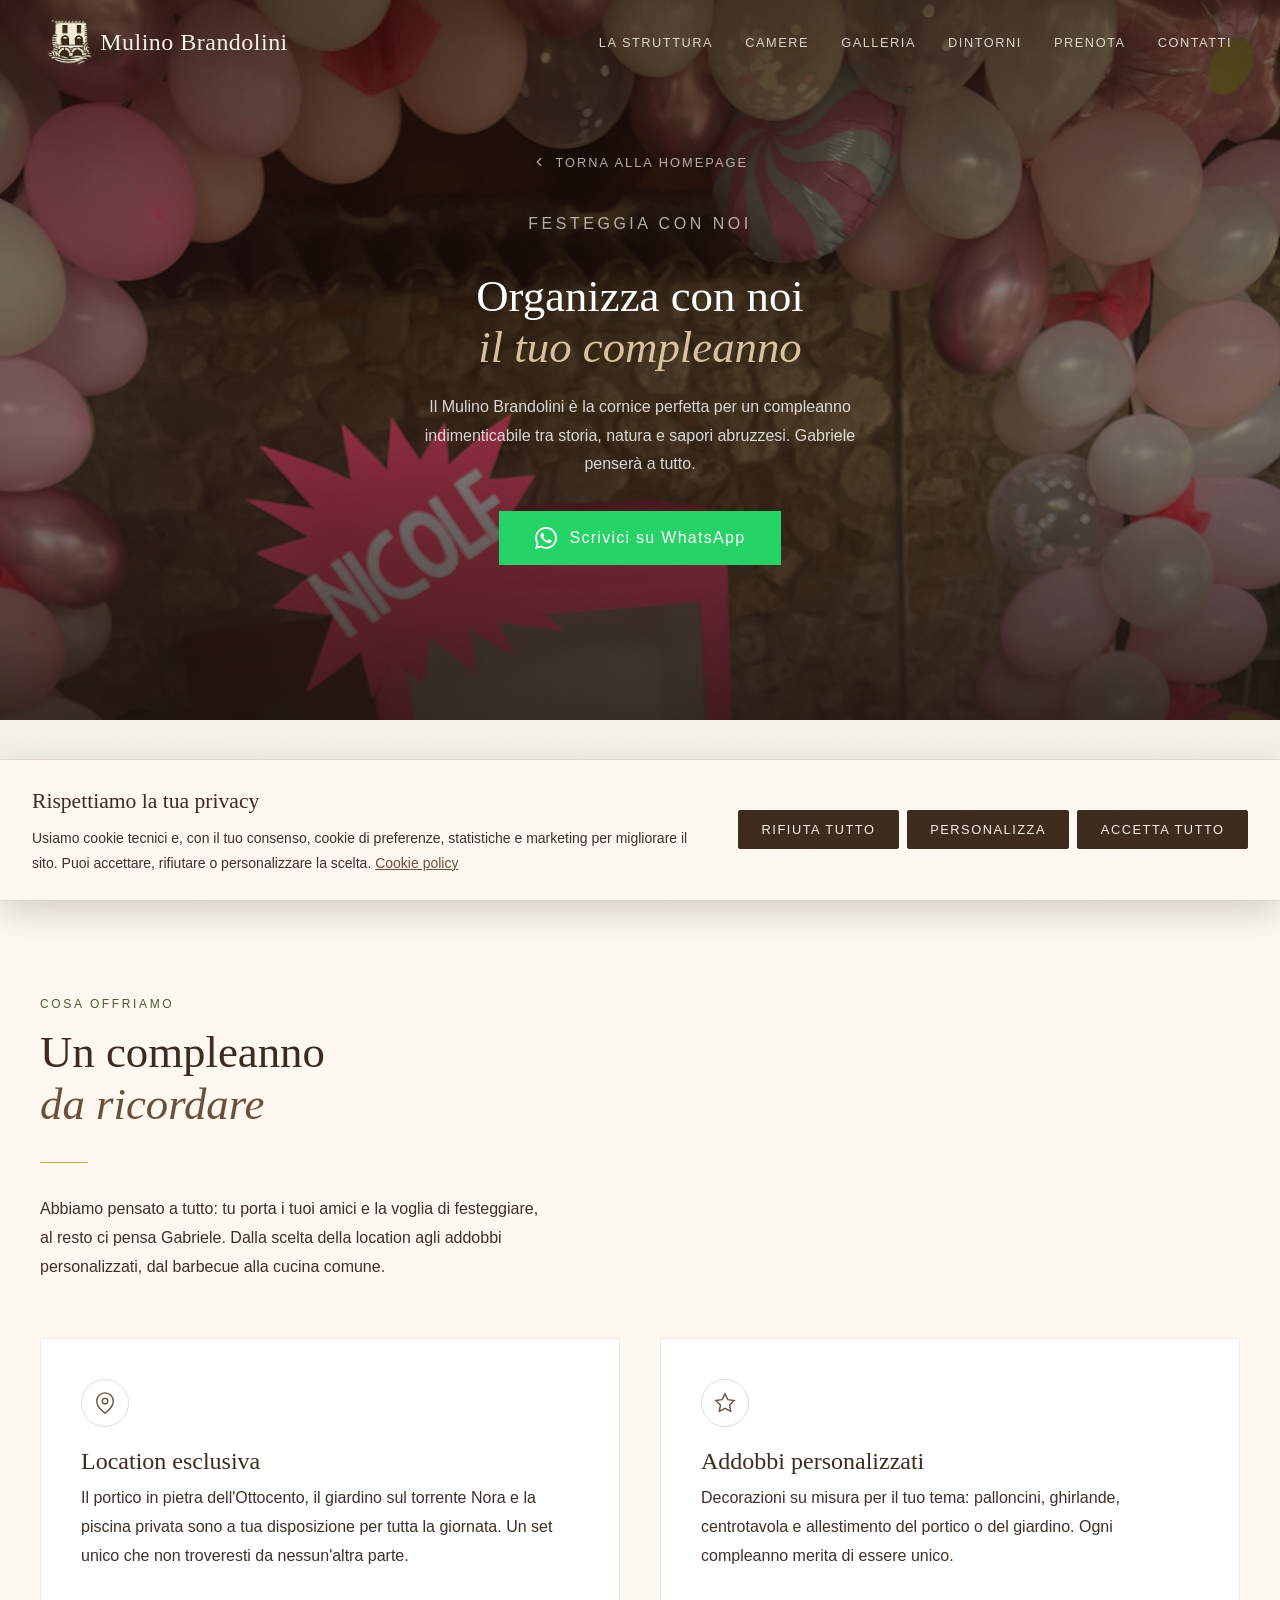
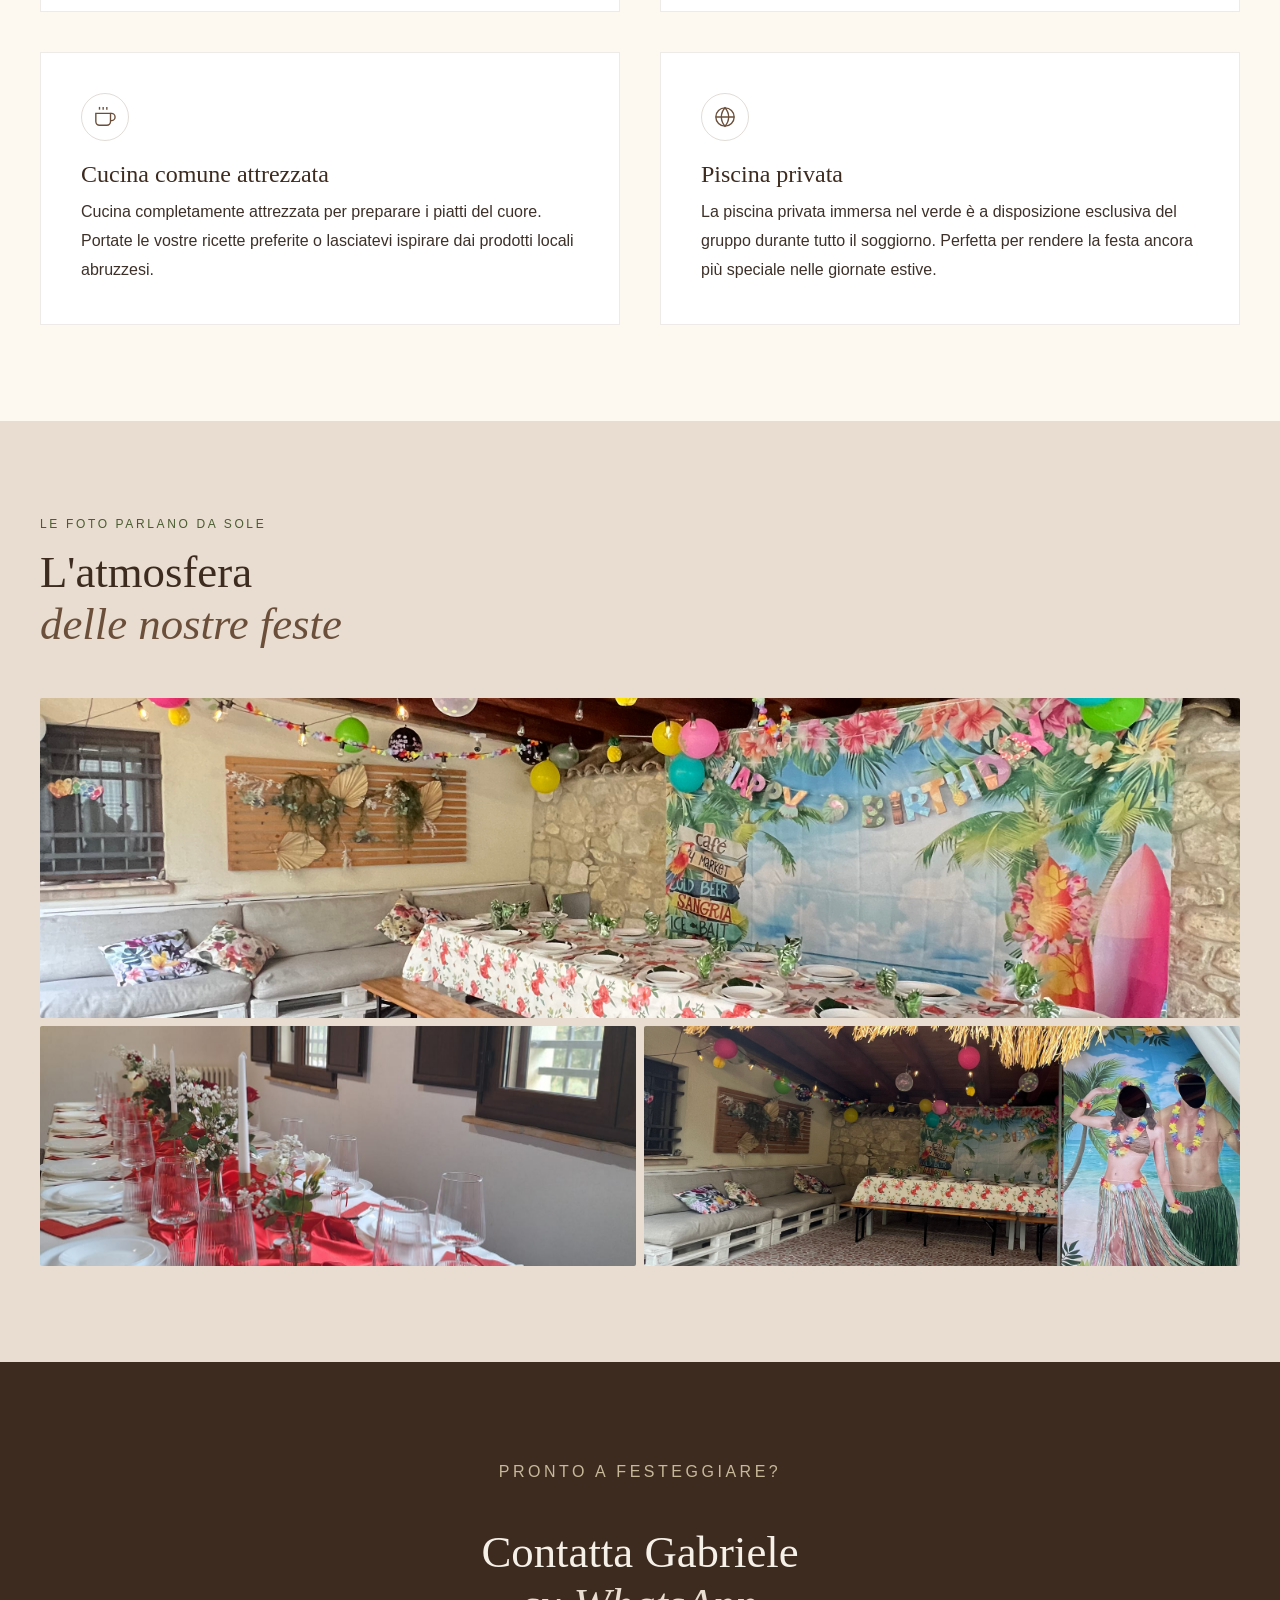
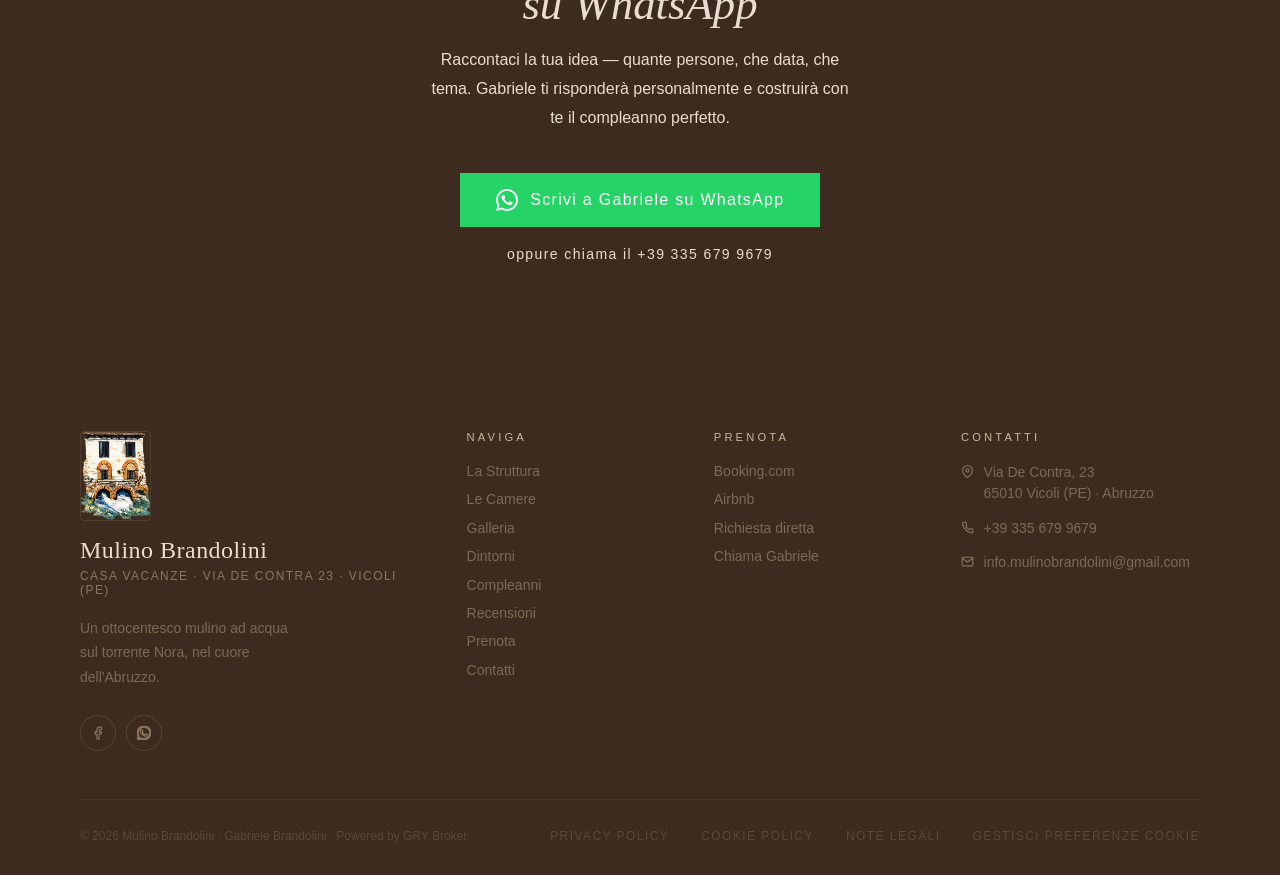
==== commit 2e50965d: "add GDPR cookie banner and refresh legal pages - new cookie-banner.js + cookie-banner.css (banner + " ====
--- a/compleanno.html
+++ b/compleanno.html
@@ -66,6 +66,7 @@
 .compl-info-label{font-size:var(--text-xs);letter-spacing:.2em;text-transform:uppercase;color:var(--stone-dark);margin-top:.4rem;display:block}
 @media(max-width:600px){.compl-info-strip-inner{grid-template-columns:1fr;gap:1.5rem}}
 </style>
+<link rel="stylesheet" href="cookie-banner.css">
 </head>
 <body>
 
@@ -255,16 +256,17 @@
       </div>
       <div class="footer-contact-item">
         <svg viewBox="0 0 24 24"><path d="M4 4h16c1.1 0 2 .9 2 2v12c0 1.1-.9 2-2 2H4c-1.1 0-2-.9-2-2V6c0-1.1.9-2 2-2z"/><polyline points="22,6 12,13 2,6"/></svg>
-        <span><a href="mailto:mulinobrando@gmail.com">mulinobrando@gmail.com</a></span>
+        <span><a href="mailto:info.mulinobrandolini@gmail.com">info.mulinobrandolini@gmail.com</a></span>
       </div>
     </div>
   </div>
   <div class="footer-bottom">
-    <p class="footer-copy">© 2026 Mulino Brandolini · Gabriele Brandolini · Powered by GRY Brokers</p>
+    <p class="footer-copy">© 2026 Mulino Brandolini · Gabriele Brandolini · Powered by GRY Broker</p>
     <div class="footer-bottom-links">
       <a href="privacy-policy.html">Privacy Policy</a>
       <a href="cookie-policy.html">Cookie Policy</a>
       <a href="note-legali.html">Note Legali</a>
+      <a href="#" onclick="event.preventDefault(); window.__openCookiePreferences && window.__openCookiePreferences();">Gestisci preferenze cookie</a>
     </div>
   </div>
 </footer>
@@ -284,5 +286,16 @@
 }, { threshold: 0.08 });
 document.querySelectorAll('.fade-in').forEach(el => obs.observe(el));
 </script>
+<script src="cookie-banner.js" defer></script>
+<script>
+window.addEventListener('DOMContentLoaded', function () {
+  if (window.CookieBanner) {
+    window.CookieBanner.init({
+      policyUrl: 'cookie-policy.html',
+      version: '1'
+    });
+  }
+});
+</script>
 </body>
 </html>
--- a/style.css
+++ b/style.css
@@ -42,21 +42,21 @@
   --brand-whatsapp-dark:  #1db954;
 
   /* ── TYPOGRAPHY · FAMILIES ───────────────────────────── */
-  --font-display: 'Cormorant Garamond', serif;
-  --font-body:    'Raleway', sans-serif;
+  --font-display: 'EB Garamond', serif;
+  --font-body:    'Alegreya Sans', sans-serif;
 
   /* ── TYPOGRAPHY · SCALE ──────────────────────────────── */
-  --text-hero:    clamp(3.5rem, 8vw, 6.5rem);  /* titolo hero         */
-  --text-section: clamp(2.2rem, 4vw, 3.5rem);  /* titoli sezione      */
-  --text-quote:   clamp(1.1rem, 2.5vw, 1.5rem);/* citazioni           */
+  --text-hero:    clamp(3.5rem, 7vw, 6rem);    /* titolo hero         */
+  --text-section: clamp(2rem, 3.5vw, 3.2rem);  /* titoli sezione      */
+  --text-quote:   clamp(1.2rem, 2vw, 1.6rem);  /* citazioni           */
   --text-xl:      1.5rem;                       /* logo, form title    */
-  --text-lg:      1.2rem;                       /* card title, nav logo*/
-  --text-md:      1.05rem;                      /* review, owner quote */
-  --text-body:    .9rem;                        /* corpo testo         */
-  --text-sm:      .82rem;                       /* dettagli, link      */
-  --text-xs:      .72rem;                       /* bottoni, label form */
-  --text-label:   .65rem;                       /* eyebrow, meta, cite */
-  --text-micro:   .6rem;                        /* caption, footnote   */
+  --text-lg:      1.25rem;                      /* card title, nav logo*/
+  --text-md:      1.1rem;                       /* review, owner quote */
+  --text-body:    1rem;                         /* corpo testo         */
+  --text-sm:      .875rem;                      /* dettagli, link      */
+  --text-xs:      .8rem;                        /* bottoni, label form */
+  --text-label:   .75rem;                       /* eyebrow, meta, cite */
+  --text-micro:   .7rem;                        /* caption, footnote   */
 
   /* ── TYPOGRAPHY · WEIGHT ─────────────────────────────── */
   --weight-light:   300;
@@ -64,12 +64,12 @@
   --weight-medium:  500;
 
   /* ── TYPOGRAPHY · TRACKING (letter-spacing) ─────────── */
-  --tracking-widest: .35em;  /* section-label, eyebrow  */
-  --tracking-wider:  .25em;  /* citazioni, footer tag   */
-  --tracking-wide:   .2em;   /* bottoni, uppercase ui   */
-  --tracking-normal: .15em;  /* subtitle hero           */
-  --tracking-tight:  .1em;   /* testo minore            */
-  --tracking-snug:   .08em;  /* logo, micro elementi    */
+  --tracking-widest: .22em;  /* section-label, eyebrow  */
+  --tracking-wider:  .15em;  /* citazioni, footer tag   */
+  --tracking-wide:   .12em;  /* bottoni, uppercase ui   */
+  --tracking-normal: .06em;  /* subtitle hero           */
+  --tracking-tight:  .04em;  /* testo minore            */
+  --tracking-snug:   .02em;  /* logo, micro elementi    */
 
   /* ── TYPOGRAPHY · LEADING (line-height) ─────────────── */
   --leading-tight:   1.05;   /* display, hero           */
@@ -104,6 +104,9 @@
 *{margin:0;padding:0;box-sizing:border-box}
 html{scroll-behavior:smooth}
 body{font-family:var(--font-body);background:var(--cream-warm);color:var(--ink);overflow-x:hidden}
+
+/* ── FOCUS ── */
+:focus-visible{outline:2px solid var(--earth);outline-offset:3px;border-radius:2px}
 body::before{content:'';position:fixed;inset:0;background-image:url("data:image/svg+xml,%3Csvg viewBox='0 0 256 256' xmlns='http://www.w3.org/2000/svg'%3E%3Cfilter id='n'%3E%3CfeTurbulence type='fractalNoise' baseFrequency='0.9' numOctaves='4' stitchTiles='stitch'/%3E%3C/filter%3E%3Crect width='100%25' height='100%25' filter='url(%23n)' opacity='0.04'/%3E%3C/svg%3E");pointer-events:none;z-index:9999;opacity:.4}
 
 /* ── NAV ── */
@@ -117,7 +120,7 @@
 nav.scrolled .nav-logo-default{display:none}
 nav.scrolled .nav-logo-scrolled{display:block}
 .nav-links{display:flex;gap:2rem;list-style:none}
-.nav-links a{font-size:var(--text-micro);letter-spacing:.16em;text-transform:uppercase;color:rgba(245,240,232,.85);text-decoration:none;transition:color var(--t-base);font-weight:var(--weight-regular)}
+.nav-links a{font-size:var(--text-xs);letter-spacing:.12em;text-transform:uppercase;color:rgba(245,240,232,.85);text-decoration:none;transition:color var(--t-base);font-weight:var(--weight-regular)}
 nav.scrolled .nav-links a{color:var(--stone-dark)}
 .nav-links a:hover{color:var(--gold)}
 
@@ -152,7 +155,7 @@
 
 /* ── SHARED ── */
 section{padding:var(--section-py) var(--section-px)}
-.section-label{font-size:var(--text-label);letter-spacing:var(--tracking-widest);text-transform:uppercase;color:var(--olive);margin-bottom:1rem}
+.section-label{font-size:var(--text-label);letter-spacing:var(--tracking-widest);text-transform:uppercase;color:var(--olive-dark);margin-bottom:1rem}
 .section-title{font-family:var(--font-display);font-size:var(--text-section);font-weight:var(--weight-regular);line-height:var(--leading-snug);color:var(--earth-dark);margin-bottom:1.5rem}
 .section-title em{font-style:italic;color:var(--earth)}
 .section-body{font-size:var(--text-body);line-height:var(--leading-relaxed);color:var(--ink-soft);font-weight:var(--weight-light);max-width:56ch}
@@ -231,8 +234,13 @@
 /* Fact numbers count-up glow */
 .storia-fact-num.counting{color:var(--gold)}
 
-/* prefers-reduced-motion — disabilita tutte le animazioni storia */
+/* prefers-reduced-motion */
 @media(prefers-reduced-motion:reduce){
+  /* Hero */
+  .hero-eyebrow,.hero-title,.hero-subtitle,.hero-ctas,.scroll-hint{animation:none!important;opacity:1!important;transform:none!important}
+  .hero-wheel{animation:none!important}
+  .scroll-line{animation:none!important}
+  /* Storia */
   .storia-museo-item{clip-path:none!important;transition:none!important}
   .storia-quote-word{opacity:1!important;transform:none!important;transition:none!important}
   .storia-node::after{transition:none!important}
@@ -242,7 +250,7 @@
 .features-section{background:linear-gradient(to bottom,var(--cream-warm),var(--stone-light));padding:var(--section-py) var(--section-px)}
 .features-inner{max-width:var(--inner-md);margin:0 auto}
 .features-header{text-align:center;margin-bottom:4rem}
-.features-header .section-label{color:var(--olive)}
+.features-header .section-label{color:var(--olive-dark)}
 .features-header .section-title{color:var(--earth-dark);margin-bottom:0}
 .features-grid{display:grid;grid-template-columns:repeat(3,1fr);gap:0;border:1px solid rgba(140,118,96,.2)}
 .feature-item{padding:2.8rem 2rem;border-right:1px solid rgba(140,118,96,.2);text-align:center;transition:background var(--t-base);background:rgba(255,255,255,.5)}
@@ -256,17 +264,7 @@
 .feature-title{font-family:var(--font-display);font-size:var(--text-lg);color:var(--earth-dark);margin-bottom:.6rem;font-weight:var(--weight-regular)}
 .feature-desc{font-size:var(--text-sm);line-height:var(--leading-relaxed);color:var(--ink-soft);font-weight:var(--weight-light)}
 
-/* ── NATURA ── */
-.natura-section{position:relative;min-height:85vh;background:url('imgs/nature_1.webp') center 40% / cover no-repeat;display:flex;align-items:center;padding:var(--section-py) var(--section-px)}
-.natura-section::before{content:'';position:absolute;inset:0;background:linear-gradient(105deg,rgba(10,20,10,.72) 0%,rgba(10,20,10,.45) 55%,rgba(10,20,10,.15) 100%);z-index:0}
-.natura-inner{position:relative;z-index:1;max-width:600px;margin:0 auto 0 8%}
-.natura-section .section-label{color:rgba(255,255,255,.65)}
-.natura-section .section-title{color:#fff}
-.natura-section .section-title em{color:rgba(255,255,255,.75)}
-.natura-section .divider{background:rgba(255,255,255,.35)}
-.natura-section .section-body{color:rgba(255,255,255,.82)}
-.natura-tags{display:flex;flex-wrap:wrap;gap:.75rem;margin-top:2rem}
-.natura-tag{font-size:var(--text-xs);letter-spacing:var(--tracking-wide);text-transform:uppercase;color:rgba(255,255,255,.9);border:1px solid rgba(255,255,255,.4);padding:.35em .9em;border-radius:50px;font-family:var(--font-body);backdrop-filter:blur(4px);background:rgba(255,255,255,.08)}
+
 
 /* ── EVENTI ── */
 .eventi-section{background:var(--cream);padding:var(--section-py) var(--section-px)}
@@ -301,7 +299,7 @@
 .gallery-item img{object-fit:cover;transition:transform var(--t-image) ease}
 .gallery-item:hover img{transform:scale(1.05)}
 .gallery-label{position:absolute;bottom:0;left:0;right:0;padding:.6rem .9rem;background:linear-gradient(to top,rgba(26,20,16,.65),transparent);color:rgba(245,240,232,.85);font-size:var(--text-micro);letter-spacing:.18em;text-transform:uppercase;font-weight:var(--weight-light);opacity:0;transition:opacity var(--t-base)}
-.gallery-item:hover .gallery-label{opacity:1}
+.gallery-item:hover .gallery-label,.natura-strip-item:hover .gallery-label{opacity:1}
 /* Gallery 6 items */
 .gi1{grid-column:1;grid-row:1/3}
 .gi2{grid-column:2;grid-row:1}
@@ -492,7 +490,7 @@
   padding: 1rem 1.1rem 1rem 1rem;
   border-radius: var(--radius-md, 6px);
   background: var(--earth-dark);
-  border-left: 4px solid var(--gold);
+  border: 1px solid rgba(201,168,76,.22);
   box-shadow: 0 8px 32px rgba(26,20,16,.32), 0 2px 8px rgba(0,0,0,.18);
   font-family: var(--font-body);
   color: var(--cream);
@@ -507,7 +505,7 @@
   pointer-events: auto;
 }
 .toast--error {
-  border-left-color: var(--rust);
+  border-color: rgba(184,92,56,.35);
 }
 .toast--error .toast-icon {
   color: var(--rust);
@@ -544,7 +542,7 @@
   line-height: 1.2;
 }
 .toast-msg {
-  font-size: .82rem;
+  font-size: var(--text-xs);
   color: var(--stone-light);
   line-height: 1.4;
 }
--- a/cookie-banner.css
+++ b/cookie-banner.css
@@ -0,0 +1,238 @@
+/*
+ * Cookie banner — Mulino Brandolini brand overrides
+ * Selettori basati su data-cookie-banner="..." espositi da cookie-banner.js.
+ * Tre azioni (reject / customize / accept) condividono lo stesso stile per
+ * pari prominenza richiesta dalle Linee guida Garante 2021.
+ */
+
+[data-cookie-banner="root"] {
+  --cb-bg: var(--cream-warm, #fdf8f0);
+  --cb-bg-overlay: rgba(26, 20, 16, 0.6);
+  --cb-text: var(--ink, #1a1410);
+  --cb-text-muted: var(--ink-soft, #3d3028);
+  --cb-border: rgba(140, 118, 96, 0.25);
+  --cb-primary: var(--earth-dark, #3d2b1f);
+  --cb-primary-on: var(--cream, #f5f0e8);
+  --cb-link: var(--earth, #6b4f3a);
+  --cb-radius: 4px;
+  --cb-radius-sm: 2px;
+  --cb-shadow: 0 12px 32px rgba(26, 20, 16, 0.18);
+  --cb-z-banner: 9000;
+  --cb-z-modal: 9100;
+
+  font-family: var(--font-body, 'Alegreya Sans', sans-serif);
+  color: var(--cb-text);
+  font-size: var(--text-body, 1rem);
+  line-height: var(--leading-normal, 1.65);
+}
+
+/* ---- Banner (primo layer, fixed bottom) ---- */
+[data-cookie-banner="banner"] {
+  position: fixed;
+  inset: auto 0 0 0;
+  z-index: var(--cb-z-banner);
+  background: var(--cb-bg);
+  border-top: 1px solid var(--cb-border);
+  box-shadow: var(--cb-shadow);
+  padding: 1.5rem clamp(1rem, 4vw, 2rem);
+  display: flex;
+  flex-wrap: wrap;
+  gap: 1rem 1.75rem;
+  align-items: center;
+  justify-content: space-between;
+  animation: cb-slide-up 0.35s ease both;
+}
+@keyframes cb-slide-up { from { transform: translateY(100%); } to { transform: translateY(0); } }
+
+[data-cookie-banner="content"] { flex: 1 1 320px; min-width: 0; }
+[data-cookie-banner="heading"] {
+  margin: 0 0 0.4rem;
+  font-family: var(--font-display, 'EB Garamond', serif);
+  font-size: 1.35rem;
+  font-weight: var(--weight-regular, 400);
+  color: var(--earth-dark, #3d2b1f);
+}
+[data-cookie-banner="text"] {
+  margin: 0;
+  font-size: var(--text-sm, 0.875rem);
+  font-weight: var(--weight-light, 300);
+  color: var(--cb-text-muted);
+  line-height: var(--leading-relaxed, 1.8);
+}
+[data-cookie-banner="link"] { color: var(--cb-link); text-decoration: underline; }
+
+/* ---- Actions: identical visual weight (compliance) ---- */
+[data-cookie-banner="actions"],
+[data-cookie-banner="modal-actions"] {
+  display: flex;
+  flex-wrap: wrap;
+  gap: 0.5rem;
+  align-items: center;
+}
+[data-cookie-banner="modal-actions"] { justify-content: flex-end; }
+
+[data-cookie-banner="action"] {
+  padding: 0.7rem 1.4rem;
+  font-family: var(--font-body, 'Alegreya Sans', sans-serif);
+  font-size: var(--text-xs, 0.8rem);
+  font-weight: var(--weight-medium, 500);
+  letter-spacing: var(--tracking-wide, 0.12em);
+  text-transform: uppercase;
+  color: var(--cb-primary-on);
+  background: var(--cb-primary);
+  border: 1px solid var(--cb-primary);
+  border-radius: var(--cb-radius-sm);
+  cursor: pointer;
+  min-width: 130px;
+  transition: opacity 0.2s ease, transform 0.1s ease;
+}
+[data-cookie-banner="action"]:hover { opacity: 0.85; }
+[data-cookie-banner="action"]:active { transform: translateY(1px); }
+[data-cookie-banner="action"]:focus-visible { outline: 2px solid var(--gold, #c9a84c); outline-offset: 2px; }
+
+/* ---- Modal (secondo layer / preferenze) ---- */
+[data-cookie-banner="modal"] {
+  position: fixed;
+  inset: 0;
+  z-index: var(--cb-z-modal);
+  background: var(--cb-bg-overlay);
+  display: flex;
+  align-items: center;
+  justify-content: center;
+  padding: 1rem;
+  animation: cb-fade-in 0.2s ease both;
+}
+@keyframes cb-fade-in { from { opacity: 0; } to { opacity: 1; } }
+
+[data-cookie-banner="modal-content"] {
+  width: min(92vw, 580px);
+  max-height: 88vh;
+  display: flex;
+  flex-direction: column;
+  background: var(--cb-bg);
+  border-radius: var(--cb-radius);
+  box-shadow: var(--cb-shadow);
+  overflow: hidden;
+}
+
+[data-cookie-banner="modal-header"] {
+  display: flex;
+  align-items: center;
+  justify-content: space-between;
+  padding: 1.25rem 1.5rem;
+  border-bottom: 1px solid var(--cb-border);
+}
+[data-cookie-banner="modal-title"] {
+  margin: 0;
+  font-family: var(--font-display, 'EB Garamond', serif);
+  font-size: 1.5rem;
+  font-weight: var(--weight-regular, 400);
+  color: var(--earth-dark, #3d2b1f);
+}
+[data-cookie-banner="modal-close"] {
+  background: transparent;
+  border: 1px solid var(--cb-border);
+  border-radius: var(--cb-radius-sm);
+  padding: 0.4rem 0.85rem;
+  font-size: var(--text-micro, 0.7rem);
+  letter-spacing: var(--tracking-wide, 0.12em);
+  text-transform: uppercase;
+  color: var(--cb-text-muted);
+  cursor: pointer;
+  font-family: var(--font-body, 'Alegreya Sans', sans-serif);
+}
+
+[data-cookie-banner="categories"] {
+  flex: 1;
+  overflow-y: auto;
+  padding: 1rem 1.5rem;
+  display: flex;
+  flex-direction: column;
+  gap: 0.85rem;
+}
+[data-cookie-banner="category"] {
+  border: 1px solid var(--cb-border);
+  border-radius: var(--cb-radius-sm);
+  padding: 0.85rem 1rem;
+  background: rgba(255, 255, 255, 0.4);
+}
+[data-cookie-banner="category-header"] {
+  display: flex;
+  align-items: center;
+  justify-content: space-between;
+  gap: 0.75rem;
+}
+[data-cookie-banner="category-title"] {
+  font-family: var(--font-display, 'EB Garamond', serif);
+  font-weight: var(--weight-medium, 500);
+  font-size: 1.1rem;
+  color: var(--earth-dark, #3d2b1f);
+}
+[data-cookie-banner="category-desc"] {
+  margin: 0.35rem 0 0;
+  font-size: var(--text-sm, 0.875rem);
+  font-weight: var(--weight-light, 300);
+  color: var(--cb-text-muted);
+  line-height: var(--leading-relaxed, 1.8);
+}
+
+[data-cookie-banner="toggle"] {
+  display: inline-flex;
+  align-items: center;
+  gap: 0.5rem;
+  cursor: pointer;
+  user-select: none;
+  font-size: var(--text-micro, 0.7rem);
+  letter-spacing: var(--tracking-wide, 0.12em);
+  text-transform: uppercase;
+  color: var(--cb-text-muted);
+}
+[data-cookie-banner="toggle-input"] {
+  appearance: none;
+  -webkit-appearance: none;
+  width: 36px;
+  height: 20px;
+  border-radius: 9999px;
+  background: var(--stone, #c8b89a);
+  position: relative;
+  cursor: pointer;
+  transition: background-color 0.2s ease;
+  margin: 0;
+  border: none;
+}
+[data-cookie-banner="toggle-input"]::after {
+  content: '';
+  position: absolute;
+  top: 2px;
+  left: 2px;
+  width: 16px;
+  height: 16px;
+  border-radius: 9999px;
+  background: var(--cream, #f5f0e8);
+  transition: transform 0.2s ease;
+}
+[data-cookie-banner="toggle-input"]:checked { background: var(--cb-primary); }
+[data-cookie-banner="toggle-input"]:checked::after { transform: translateX(16px); }
+[data-cookie-banner="toggle-input"]:disabled { opacity: 0.6; cursor: not-allowed; }
+
+[data-cookie-banner="modal-actions"] {
+  padding: 1rem 1.5rem;
+  border-top: 1px solid var(--cb-border);
+}
+
+[data-cookie-banner="modal-footer"] {
+  padding: 0.85rem 1.5rem;
+  border-top: 1px solid var(--cb-border);
+  font-size: var(--text-sm, 0.875rem);
+}
+
+@media (max-width: 560px) {
+  [data-cookie-banner="actions"],
+  [data-cookie-banner="modal-actions"] { width: 100%; }
+  [data-cookie-banner="action"] { flex: 1 1 100%; min-width: 0; }
+}
+
+@media (prefers-reduced-motion: reduce) {
+  [data-cookie-banner="banner"],
+  [data-cookie-banner="modal"] { animation: none; }
+}
